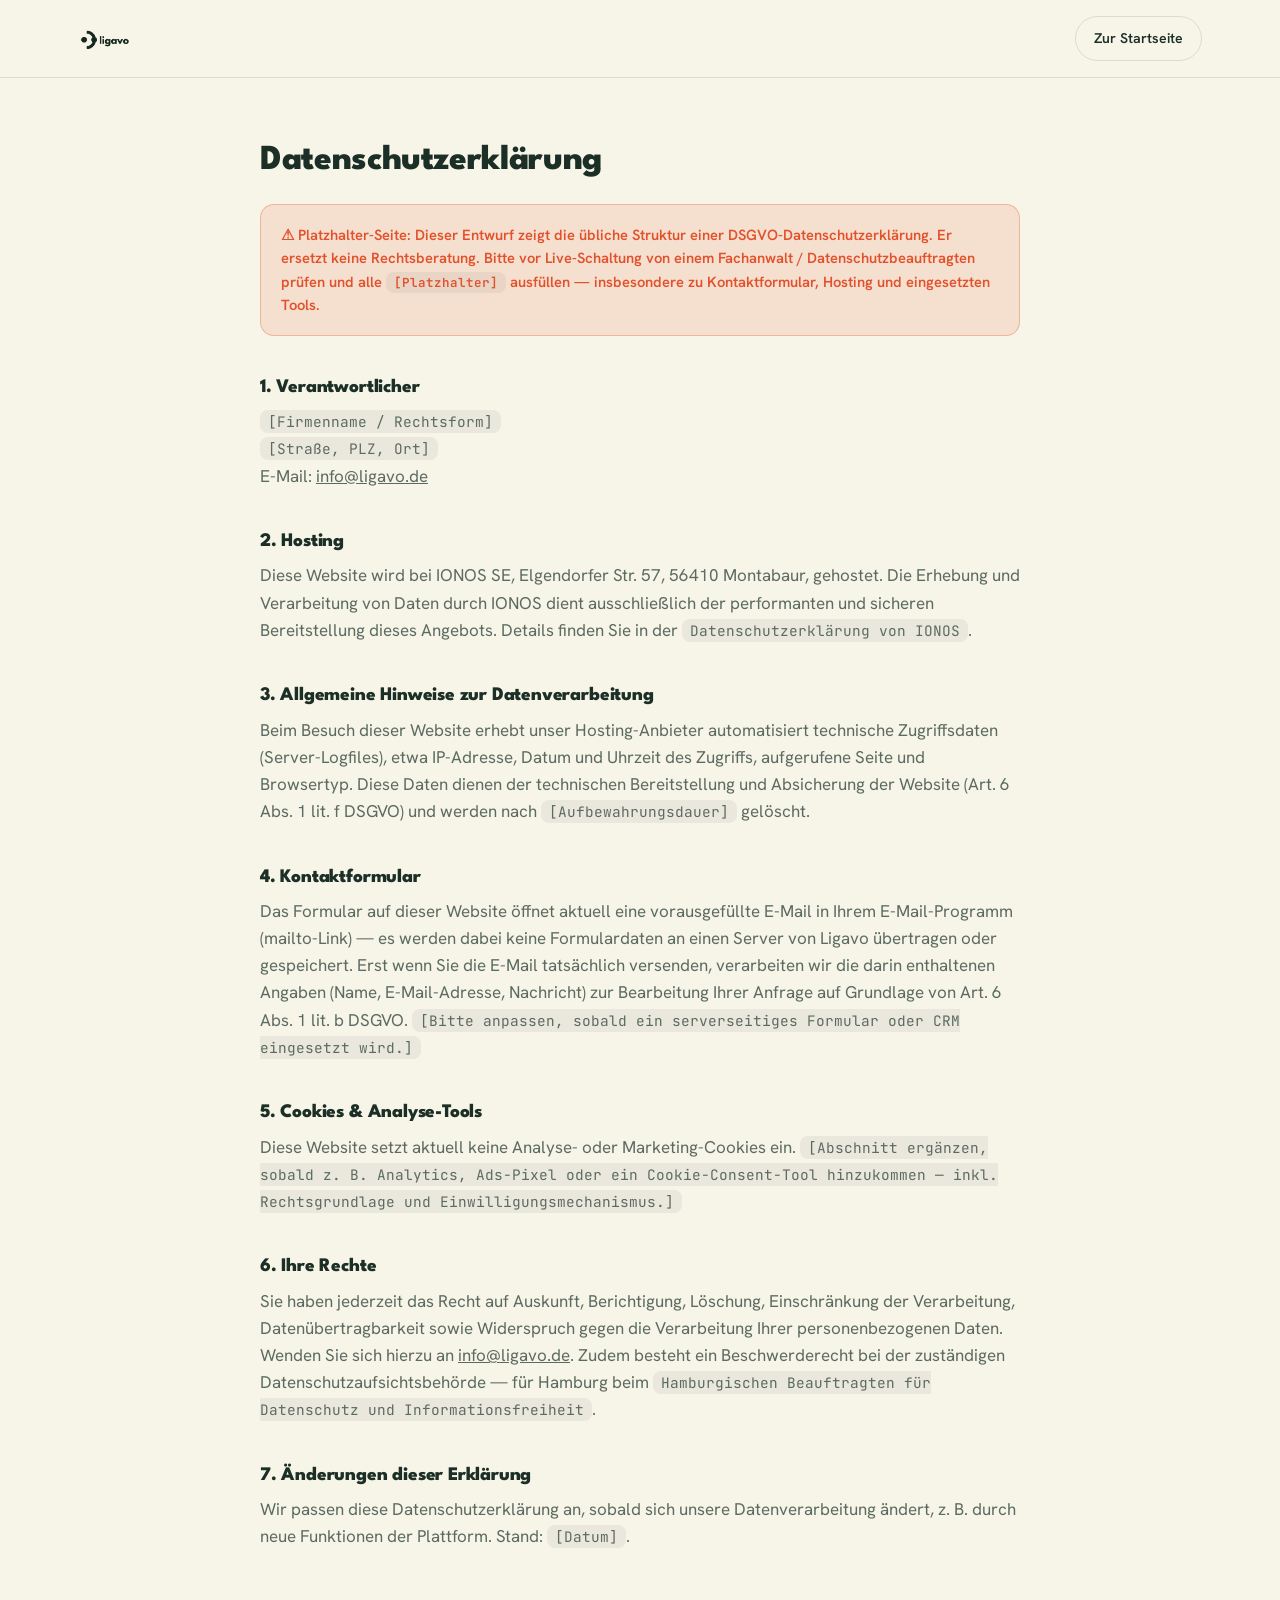
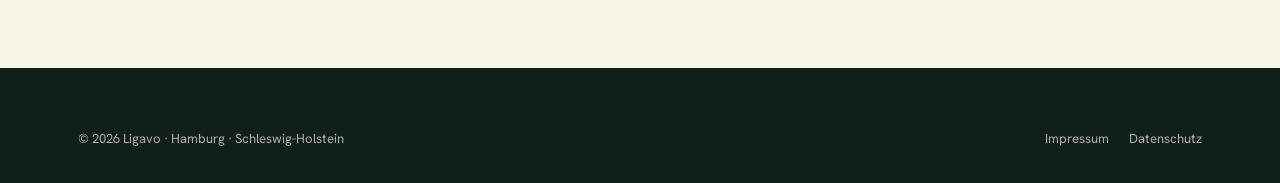
==== datenschutz.html @ ad340d63 "Ligavo website: landing page, legal pages, brand assets" ====
<!doctype html>
<html lang="de">
<head>
<meta charset="UTF-8">
<meta name="viewport" content="width=device-width, initial-scale=1">
<title>Datenschutzerklärung — Ligavo</title>
<link rel="icon" type="image/png" sizes="32x32" href="assets/favicon-32.png">
<link href="https://fonts.googleapis.com/css2?family=League+Spartan:wght@500;700;800;900&family=Hanken+Grotesk:wght@400;500;600;700&family=JetBrains+Mono:wght@500;600&display=swap" rel="stylesheet">
<link rel="stylesheet" href="styles.css">
<style>
  .legal{padding:64px 0 100px;max-width:760px;}
  .legal h1{font-size:2.2rem;margin-bottom:8px;}
  .legal h2{font-size:1.2rem;margin-top:2.2em;}
  .legal h3{font-size:1.02rem;margin-top:1.6em;}
  .legal p, .legal li{color:var(--ink-muted);}
  .legal .todo{
    background:var(--terracotta-soft);border:1px solid rgba(226,81,43,.3);color:var(--terracotta);
    border-radius:var(--radius-md);padding:18px 20px;font-size:.92rem;margin:24px 0 40px;font-weight:600;
  }
  .legal .placeholder{background:rgba(28,47,39,.06);border-radius:8px;padding:2px 8px;font-family:var(--font-mono);font-size:.85em;}
</style>
</head>
<body>
<header class="nav">
  <div class="nav-inner">
    <a href="index.html#top" class="brand">
      <img src="assets/logo-lockup-dark.png" alt="Ligavo" style="height:22px;">
    </a>
    <a href="index.html" class="btn btn-outline btn-sm">Zur Startseite</a>
  </div>
</header>

<div class="container legal">
  <h1>Datenschutzerklärung</h1>
  <div class="todo">
    ⚠ Platzhalter-Seite: Dieser Entwurf zeigt die übliche Struktur einer DSGVO-Datenschutzerklärung. Er ersetzt keine Rechtsberatung. Bitte vor Live-Schaltung von einem Fachanwalt / Datenschutzbeauftragten prüfen und alle <span class="placeholder">[Platzhalter]</span> ausfüllen — insbesondere zu Kontaktformular, Hosting und eingesetzten Tools.
  </div>

  <h2>1. Verantwortlicher</h2>
  <p>
    <span class="placeholder">[Firmenname / Rechtsform]</span><br>
    <span class="placeholder">[Straße, PLZ, Ort]</span><br>
    E-Mail: <a href="mailto:info@ligavo.de">info@ligavo.de</a>
  </p>

  <h2>2. Hosting</h2>
  <p>Diese Website wird bei IONOS SE, Elgendorfer Str. 57, 56410 Montabaur, gehostet. Die Erhebung und Verarbeitung von Daten durch IONOS dient ausschließlich der performanten und sicheren Bereitstellung dieses Angebots. Details finden Sie in der <span class="placeholder">Datenschutzerklärung von IONOS</span>.</p>

  <h2>3. Allgemeine Hinweise zur Datenverarbeitung</h2>
  <p>Beim Besuch dieser Website erhebt unser Hosting-Anbieter automatisiert technische Zugriffsdaten (Server-Logfiles), etwa IP-Adresse, Datum und Uhrzeit des Zugriffs, aufgerufene Seite und Browsertyp. Diese Daten dienen der technischen Bereitstellung und Absicherung der Website (Art. 6 Abs. 1 lit. f DSGVO) und werden nach <span class="placeholder">[Aufbewahrungsdauer]</span> gelöscht.</p>

  <h2>4. Kontaktformular</h2>
  <p>Das Formular auf dieser Website öffnet aktuell eine vorausgefüllte E-Mail in Ihrem E-Mail-Programm (mailto-Link) — es werden dabei keine Formulardaten an einen Server von Ligavo übertragen oder gespeichert. Erst wenn Sie die E-Mail tatsächlich versenden, verarbeiten wir die darin enthaltenen Angaben (Name, E-Mail-Adresse, Nachricht) zur Bearbeitung Ihrer Anfrage auf Grundlage von Art. 6 Abs. 1 lit. b DSGVO. <span class="placeholder">[Bitte anpassen, sobald ein serverseitiges Formular oder CRM eingesetzt wird.]</span></p>

  <h2>5. Cookies &amp; Analyse-Tools</h2>
  <p>Diese Website setzt aktuell keine Analyse- oder Marketing-Cookies ein. <span class="placeholder">[Abschnitt ergänzen, sobald z. B. Analytics, Ads-Pixel oder ein Cookie-Consent-Tool hinzukommen — inkl. Rechtsgrundlage und Einwilligungsmechanismus.]</span></p>

  <h2>6. Ihre Rechte</h2>
  <p>Sie haben jederzeit das Recht auf Auskunft, Berichtigung, Löschung, Einschränkung der Verarbeitung, Datenübertragbarkeit sowie Widerspruch gegen die Verarbeitung Ihrer personenbezogenen Daten. Wenden Sie sich hierzu an <a href="mailto:info@ligavo.de">info@ligavo.de</a>. Zudem besteht ein Beschwerderecht bei der zuständigen Datenschutzaufsichtsbehörde — für Hamburg beim <span class="placeholder">Hamburgischen Beauftragten für Datenschutz und Informationsfreiheit</span>.</p>

  <h2>7. Änderungen dieser Erklärung</h2>
  <p>Wir passen diese Datenschutzerklärung an, sobald sich unsere Datenverarbeitung ändert, z. B. durch neue Funktionen der Plattform. Stand: <span class="placeholder">[Datum]</span>.</p>
</div>

<footer style="padding:34px 0;">
  <div class="container footer-bottom">
    <span>© 2026 Ligavo · Hamburg · Schleswig-Holstein</span>
    <div class="legal-links">
      <a href="impressum.html">Impressum</a>
      <a href="datenschutz.html">Datenschutz</a>
    </div>
  </div>
</footer>
</body>
</html>
---- styles.css ----
/* ==========================================================================
   Ligavo — Design Tokens
   ========================================================================== */
:root{
  --green-950:#111f19;
  --green-900:#1c2f27;
  --green-850:#233a30;
  --green-800:#2b473b;
  --cream:#f7f4e8;
  --cream-2:#f1ecdc;
  --cream-card:#ffffff;
  --yellow:#ffe578;
  --yellow-dark:#f0cf55;
  --terracotta:#e2512b;
  --terracotta-soft:rgba(226,81,43,.12);
  --terracotta-soft-dark:rgba(226,81,43,.16);
  --ink:#1c2f27;
  --ink-muted:#5c6b62;
  --cream-muted:rgba(247,244,232,.68);
  --cream-faint:rgba(247,244,232,.4);
  --border:rgba(28,47,39,.12);
  --border-dark:rgba(247,244,232,.14);
  --radius-xl:28px;
  --radius-lg:20px;
  --radius-md:14px;
  --radius-sm:10px;
  --shadow-lg:0 24px 48px -16px rgba(17,31,25,.28);
  --shadow-md:0 12px 28px -12px rgba(17,31,25,.22);
  --font-display:'League Spartan', sans-serif;
  --font-body:'Hanken Grotesk', sans-serif;
  --font-mono:'JetBrains Mono', monospace;
  --container:1180px;
}

*,*::before,*::after{box-sizing:border-box;}
html{scroll-behavior:smooth;}
body{
  margin:0;
  background:var(--cream);
  color:var(--ink);
  font-family:var(--font-body);
  font-size:17px;
  line-height:1.6;
  -webkit-font-smoothing:antialiased;
}
img{max-width:100%;display:block;}
a{color:inherit;}
h1,h2,h3,h4{
  font-family:var(--font-display);
  font-weight:800;
  line-height:1.08;
  margin:0 0 .5em;
  letter-spacing:-.01em;
}
p{margin:0 0 1em;}
.container{max-width:var(--container);margin:0 auto;padding:0 28px;}
section{padding:96px 0;}
.eyebrow{
  font-family:var(--font-mono);
  font-size:12.5px;
  letter-spacing:.14em;
  text-transform:uppercase;
  color:var(--terracotta);
  font-weight:600;
  display:inline-block;
  margin-bottom:14px;
}
.section-head{max-width:680px;margin-bottom:56px;}
.section-head h2{font-size:clamp(1.9rem,3.4vw,2.6rem);}
.section-head p{color:var(--ink-muted);font-size:1.06rem;margin:0;}
.section-head.center{margin-left:auto;margin-right:auto;text-align:center;}

/* Buttons */
.btn{
  display:inline-flex;align-items:center;justify-content:center;gap:8px;
  font-family:var(--font-body);font-weight:600;font-size:.98rem;
  padding:14px 26px;border-radius:999px;border:1px solid transparent;
  cursor:pointer;text-decoration:none;transition:transform .15s ease, box-shadow .15s ease, background .15s ease, border-color .15s ease;
  white-space:nowrap;
}
.btn:active{transform:translateY(1px);}
.btn-primary{background:var(--yellow);color:var(--green-900);}
.btn-primary:hover{background:var(--yellow-dark);box-shadow:var(--shadow-md);}
.btn-dark{background:var(--green-900);color:var(--cream);}
.btn-dark:hover{background:var(--green-850);box-shadow:var(--shadow-md);}
.btn-outline{background:transparent;color:var(--ink);border-color:var(--border);}
.btn-outline:hover{border-color:var(--ink);}
.btn-outline-light{background:transparent;color:var(--cream);border-color:var(--border-dark);}
.btn-outline-light:hover{border-color:var(--cream);}
.btn-ghost{background:transparent;color:var(--ink);padding:14px 6px;}
.btn-ghost svg{transition:transform .15s ease;}
.btn-ghost:hover svg{transform:translateX(3px);}
.btn-sm{padding:10px 18px;font-size:.88rem;}

/* Badge / pill */
.badge{
  display:inline-flex;align-items:center;gap:8px;
  font-family:var(--font-mono);font-size:12px;letter-spacing:.09em;text-transform:uppercase;
  padding:8px 16px 8px 12px;border-radius:999px;font-weight:600;
}
.badge-dark{background:var(--terracotta-soft-dark);color:var(--cream);border:1px solid rgba(226,81,43,.35);}
.badge-light{background:var(--terracotta-soft);color:var(--terracotta);border:1px solid rgba(226,81,43,.22);}
.badge-dot{width:7px;height:7px;border-radius:50%;background:var(--terracotta);flex:none;}

/* ==========================================================================
   Nav
   ========================================================================== */
header.nav{
  position:sticky;top:0;z-index:100;
  background:var(--cream);
  border-bottom:1px solid var(--border);
}
.nav-inner{
  max-width:var(--container);margin:0 auto;padding:16px 28px;
  display:flex;align-items:center;justify-content:space-between;gap:24px;
}
.brand{display:flex;align-items:center;gap:10px;text-decoration:none;}
.brand img{height:26px;width:auto;}
.nav-links{display:flex;align-items:center;gap:32px;list-style:none;margin:0;padding:0;}
.nav-links a{
  text-decoration:none;color:var(--ink);font-weight:500;font-size:.96rem;
  opacity:.82;transition:opacity .15s;
}
.nav-links a:hover{opacity:1;}
.nav-actions{display:flex;align-items:center;gap:14px;}
.nav-toggle{display:none;background:none;border:none;cursor:pointer;padding:6px;}
.nav-toggle span{display:block;width:22px;height:2px;background:var(--ink);margin:5px 0;border-radius:2px;}

/* ==========================================================================
   Hero
   ========================================================================== */
.hero{
  background:var(--green-900);
  color:var(--cream);
  position:relative;
  overflow:hidden;
  padding:88px 0 0;
}
.hero::before{
  content:"";position:absolute;top:0;right:0;bottom:0;left:0;
  background-image:
    radial-gradient(circle at 85% 10%, rgba(255,229,120,.10), transparent 45%),
    radial-gradient(circle at 10% 90%, rgba(226,81,43,.14), transparent 40%);
  pointer-events:none;
}
.hero-grid{
  position:relative;
  display:grid;grid-template-columns:1.05fr .95fr;gap:56px;align-items:center;
  padding-bottom:70px;
}
.hero-copy h1{font-size:clamp(2.5rem,5vw,3.6rem);color:var(--cream);}
.hero-copy h1 em{color:var(--yellow);font-style:normal;}
.hero-copy p.lead{color:var(--cream-muted);font-size:1.15rem;max-width:520px;margin-bottom:34px;}
.hero-badge{margin-bottom:26px;}
.hero-ctas{display:flex;align-items:center;gap:8px;flex-wrap:wrap;margin-bottom:38px;}
.hero-stats{display:flex;gap:34px;flex-wrap:wrap;padding-top:26px;border-top:1px solid var(--border-dark);}
.hero-stat b{display:block;font-family:var(--font-display);font-size:1.5rem;color:var(--yellow);}
.hero-stat span{font-size:.85rem;color:var(--cream-muted);}

/* hero visual card */
.hero-visual{position:relative;height:440px;}
.hv-main{
  position:absolute;left:50%;top:50%;transform:translate(-50%,-50%);
  width:340px;background:var(--green-850);border:1px solid var(--border-dark);
  border-radius:var(--radius-lg);padding:22px;box-shadow:var(--shadow-lg);
  z-index:3;
}
.hv-main .hv-eyebrow{font-family:var(--font-mono);font-size:11px;letter-spacing:.1em;text-transform:uppercase;color:var(--yellow);margin-bottom:6px;}
.hv-main h4{color:var(--cream);font-size:1.15rem;margin-bottom:16px;font-weight:700;}
.hv-row{
  display:flex;align-items:center;justify-content:space-between;
  background:rgba(247,244,232,.06);border:1px solid var(--border-dark);
  border-radius:var(--radius-sm);padding:12px 14px;margin-bottom:10px;
  font-size:.92rem;color:var(--cream);
}
.hv-row b{color:var(--yellow);font-weight:700;}
.hv-cta{
  width:100%;margin-top:6px;background:var(--yellow);color:var(--green-900);
  border:none;border-radius:var(--radius-sm);padding:13px;font-weight:700;font-size:.95rem;
  font-family:var(--font-body);cursor:default;
}
.hv-float{
  position:absolute;background:var(--cream-card);color:var(--ink);
  border-radius:var(--radius-md);padding:12px 16px;box-shadow:var(--shadow-md);
  display:flex;align-items:center;gap:10px;font-size:.85rem;z-index:4;
  animation:float 6s ease-in-out infinite;
}
.hv-float b{display:block;font-size:.92rem;}
.hv-float .hv-float-label{font-family:var(--font-mono);font-size:10px;letter-spacing:.08em;text-transform:uppercase;color:var(--ink-muted);}
.hv-float-1{top:14px;left:-10px;animation-delay:.2s;}
.hv-float-2{bottom:26px;right:-18px;animation-delay:1.4s;}
.hv-icon{
  width:34px;height:34px;border-radius:10px;background:var(--terracotta-soft);
  display:flex;align-items:center;justify-content:center;flex:none;color:var(--terracotta);
}
@keyframes float{0%,100%{transform:translateY(0);}50%{transform:translateY(-10px);}}

.hero-marquee{
  border-top:1px solid var(--border-dark);
  background:var(--green-950);
  padding:18px 0;
  position:relative;
}
.hero-marquee .container{
  display:flex;gap:40px;flex-wrap:wrap;justify-content:center;
  font-family:var(--font-mono);font-size:12.5px;letter-spacing:.08em;text-transform:uppercase;
  color:var(--cream-faint);
}
.hero-marquee span{color:var(--yellow);}

/* ==========================================================================
   Problem cards
   ========================================================================== */
.problem-grid{display:grid;grid-template-columns:repeat(3,1fr);gap:24px;margin-bottom:36px;}
.problem-card{
  background:var(--cream-card);border:1px solid var(--border);border-radius:var(--radius-lg);
  padding:30px 26px;
}
.problem-num{font-family:var(--font-mono);color:var(--terracotta);font-size:.85rem;margin-bottom:14px;display:block;}
.problem-card h3{font-size:1.2rem;margin-bottom:10px;}
.problem-card p{color:var(--ink-muted);font-size:.98rem;margin:0;}
.problem-note{
  background:var(--green-900);color:var(--cream);border-radius:var(--radius-lg);
  padding:26px 30px;font-size:1.02rem;display:flex;gap:16px;align-items:center;
}
.problem-note b{color:var(--yellow);}

/* ==========================================================================
   How it works — tabs
   ========================================================================== */
.tabs-head{display:flex;gap:10px;margin-bottom:44px;flex-wrap:wrap;}
.tab-btn{
  font-family:var(--font-body);font-weight:600;font-size:.95rem;
  padding:12px 22px;border-radius:999px;border:1px solid var(--border);
  background:transparent;color:var(--ink-muted);cursor:pointer;transition:all .15s;
}
.tab-btn.active{background:var(--green-900);color:var(--cream);border-color:var(--green-900);}
.tab-panel{display:none;}
.tab-panel.active{display:block;}
.steps{display:grid;grid-template-columns:repeat(4,1fr);gap:20px;}
.steps.steps-3{grid-template-columns:repeat(3,1fr);}
.step-card{
  background:var(--cream-card);border:1px solid var(--border);border-radius:var(--radius-lg);
  padding:26px 22px;position:relative;
}
.step-index{
  font-family:var(--font-display);font-size:2.1rem;font-weight:800;color:var(--yellow);
  -webkit-text-stroke:1.4px var(--green-900);
  display:block;margin-bottom:12px;
}
.step-card h4{font-size:1.05rem;margin-bottom:8px;}
.step-card p{color:var(--ink-muted);font-size:.94rem;margin:0;}

/* ==========================================================================
   Feature grid
   ========================================================================== */
.feature-grid{display:grid;grid-template-columns:repeat(4,1fr);gap:20px;}
.feature-card{
  background:var(--green-900);color:var(--cream);border-radius:var(--radius-lg);
  padding:26px 22px;border:1px solid var(--border-dark);
}
.feature-icon{
  width:44px;height:44px;border-radius:12px;background:rgba(255,229,120,.12);
  display:flex;align-items:center;justify-content:center;color:var(--yellow);margin-bottom:18px;
}
.feature-card h4{font-size:1.02rem;margin-bottom:8px;color:var(--cream);}
.feature-card p{color:var(--cream-muted);font-size:.92rem;margin:0;}

/* ==========================================================================
   Pricing
   ========================================================================== */
.pricing-wrap{
  display:grid;grid-template-columns:1fr 1fr;gap:44px;align-items:center;
}
.pricing-table{
  background:var(--cream-card);border:1px solid var(--border);border-radius:var(--radius-lg);
  overflow:hidden;
}
.pricing-row{
  display:grid;grid-template-columns:180px 1fr;gap:18px;padding:22px 26px;
  border-bottom:1px solid var(--border);
}
.pricing-row:last-child{border-bottom:none;}
.pricing-row .label{font-family:var(--font-mono);font-size:.78rem;letter-spacing:.06em;text-transform:uppercase;color:var(--ink-muted);}
.pricing-row .value{font-weight:600;}
.pricing-row .value b{color:var(--terracotta);}
.pricing-example{
  background:var(--green-900);color:var(--cream);border-radius:var(--radius-lg);
  padding:34px;
}
.pricing-example .eyebrow{color:var(--yellow);}
.pricing-example h3{color:var(--cream);font-size:1.5rem;margin-bottom:14px;}
.pricing-example p{color:var(--cream-muted);margin-bottom:22px;}
.pricing-big{
  display:flex;align-items:baseline;gap:10px;margin-bottom:6px;
}
.pricing-big b{font-family:var(--font-display);font-size:3rem;color:var(--yellow);}
.pricing-big span{color:var(--cream-muted);font-size:.95rem;}

/* ==========================================================================
   CTA / signup
   ========================================================================== */
.cta-section{
  background:var(--green-900);color:var(--cream);position:relative;overflow:hidden;
}
.cta-section::after{
  content:"";position:absolute;top:0;right:0;bottom:0;left:0;
  background:radial-gradient(circle at 90% 20%, rgba(255,229,120,.10), transparent 45%);
  pointer-events:none;
}
.cta-wrap{
  position:relative;display:grid;grid-template-columns:1fr 1fr;gap:60px;align-items:start;
}
.cta-copy .eyebrow{color:var(--yellow);}
.cta-copy h2{color:var(--cream);font-size:clamp(1.9rem,3.4vw,2.5rem);}
.cta-copy p{color:var(--cream-muted);font-size:1.05rem;max-width:460px;}
.cta-copy .contact-line{
  margin-top:28px;padding-top:24px;border-top:1px solid var(--border-dark);
  font-size:.92rem;color:var(--cream-muted);
}
.cta-copy .contact-line a{color:var(--yellow);text-decoration:none;font-weight:600;}
.cta-copy .contact-line a:hover{text-decoration:underline;}

.signup-form{
  background:var(--cream);color:var(--ink);border-radius:var(--radius-lg);
  padding:34px;box-shadow:var(--shadow-lg);
}
.signup-form .field{margin-bottom:16px;}
.signup-form label{display:block;font-size:.82rem;font-weight:600;margin-bottom:6px;color:var(--ink-muted);}
.signup-form input[type=text],
.signup-form input[type=email],
.signup-form textarea{
  width:100%;padding:12px 14px;border-radius:var(--radius-sm);border:1px solid var(--border);
  font-family:var(--font-body);font-size:.96rem;background:#fff;color:var(--ink);
}
.signup-form input:focus,.signup-form textarea:focus{outline:2px solid var(--yellow-dark);outline-offset:1px;}
.role-toggle{display:flex;gap:10px;}
.role-toggle input{display:none;}
.role-toggle label{
  flex:1;text-align:center;padding:12px 10px;border-radius:var(--radius-sm);
  border:1px solid var(--border);cursor:pointer;font-weight:600;font-size:.9rem;color:var(--ink-muted);
  margin:0;transition:all .15s;
}
.role-toggle input:checked + label{background:var(--green-900);color:var(--cream);border-color:var(--green-900);}
.signup-form .btn{width:100%;margin-top:6px;}
.form-note{font-size:.78rem;color:var(--ink-muted);margin-top:14px;text-align:center;}
.form-success{
  display:none;background:var(--terracotta-soft);color:var(--terracotta);
  border-radius:var(--radius-sm);padding:12px 14px;font-size:.88rem;margin-bottom:14px;font-weight:600;
}

/* ==========================================================================
   Footer
   ========================================================================== */
footer{background:var(--green-950);color:var(--cream-muted);padding:72px 0 30px;}
.footer-top{
  display:grid;grid-template-columns:1.4fr 1fr 1fr 1fr;gap:40px;
  padding-bottom:52px;border-bottom:1px solid var(--border-dark);
}
.footer-brand img{height:24px;margin-bottom:14px;}
.footer-brand p{max-width:280px;font-size:.92rem;}
.footer-col h5{
  font-family:var(--font-mono);font-size:.75rem;letter-spacing:.1em;text-transform:uppercase;
  color:var(--cream);margin-bottom:16px;font-weight:600;
}
.footer-col ul{list-style:none;margin:0;padding:0;display:flex;flex-direction:column;gap:11px;}
.footer-col a{text-decoration:none;font-size:.92rem;color:var(--cream-muted);transition:color .15s;}
.footer-col a:hover{color:var(--yellow);}
.footer-bottom{
  padding-top:26px;display:flex;justify-content:space-between;align-items:center;
  font-size:.82rem;flex-wrap:wrap;gap:12px;
}
.footer-bottom .legal-links{display:flex;gap:20px;}
.footer-bottom a{text-decoration:none;color:var(--cream-muted);}
.footer-bottom a:hover{color:var(--yellow);}

/* ==========================================================================
   Utility / reveal animation
   ========================================================================== */
.reveal{opacity:0;transform:translateY(18px);transition:opacity .6s ease, transform .6s ease;}
.reveal.in{opacity:1;transform:translateY(0);}

/* ==========================================================================
   Responsive
   ========================================================================== */
@media (max-width:980px){
  .hero-grid{grid-template-columns:1fr;}
  .hero-visual{height:380px;margin-top:20px;}
  .problem-grid{grid-template-columns:1fr;}
  .steps{grid-template-columns:repeat(2,1fr);}
  .feature-grid{grid-template-columns:repeat(2,1fr);}
  .pricing-wrap{grid-template-columns:1fr;}
  .cta-wrap{grid-template-columns:1fr;}
  .footer-top{grid-template-columns:1fr 1fr;}
}
@media (max-width:720px){
  section{padding:64px 0;}
  .nav-links{
    position:fixed;top:64px;right:0;bottom:0;left:0;background:var(--cream);
    flex-direction:column;padding:32px 28px;gap:22px;align-items:flex-start;
    transform:translateX(100%);transition:transform .25s ease;
  }
  .nav-links.open{transform:translateX(0);}
  .nav-toggle{display:block;}
  .nav-actions .btn-outline{display:none;}
  .steps,.steps-3{grid-template-columns:1fr;}
  .feature-grid{grid-template-columns:1fr;}
  .footer-top{grid-template-columns:1fr;}
  .hero-ctas{flex-direction:column;align-items:stretch;}
  .hero-ctas .btn{width:100%;}
  .hero-stats{gap:22px;}
}
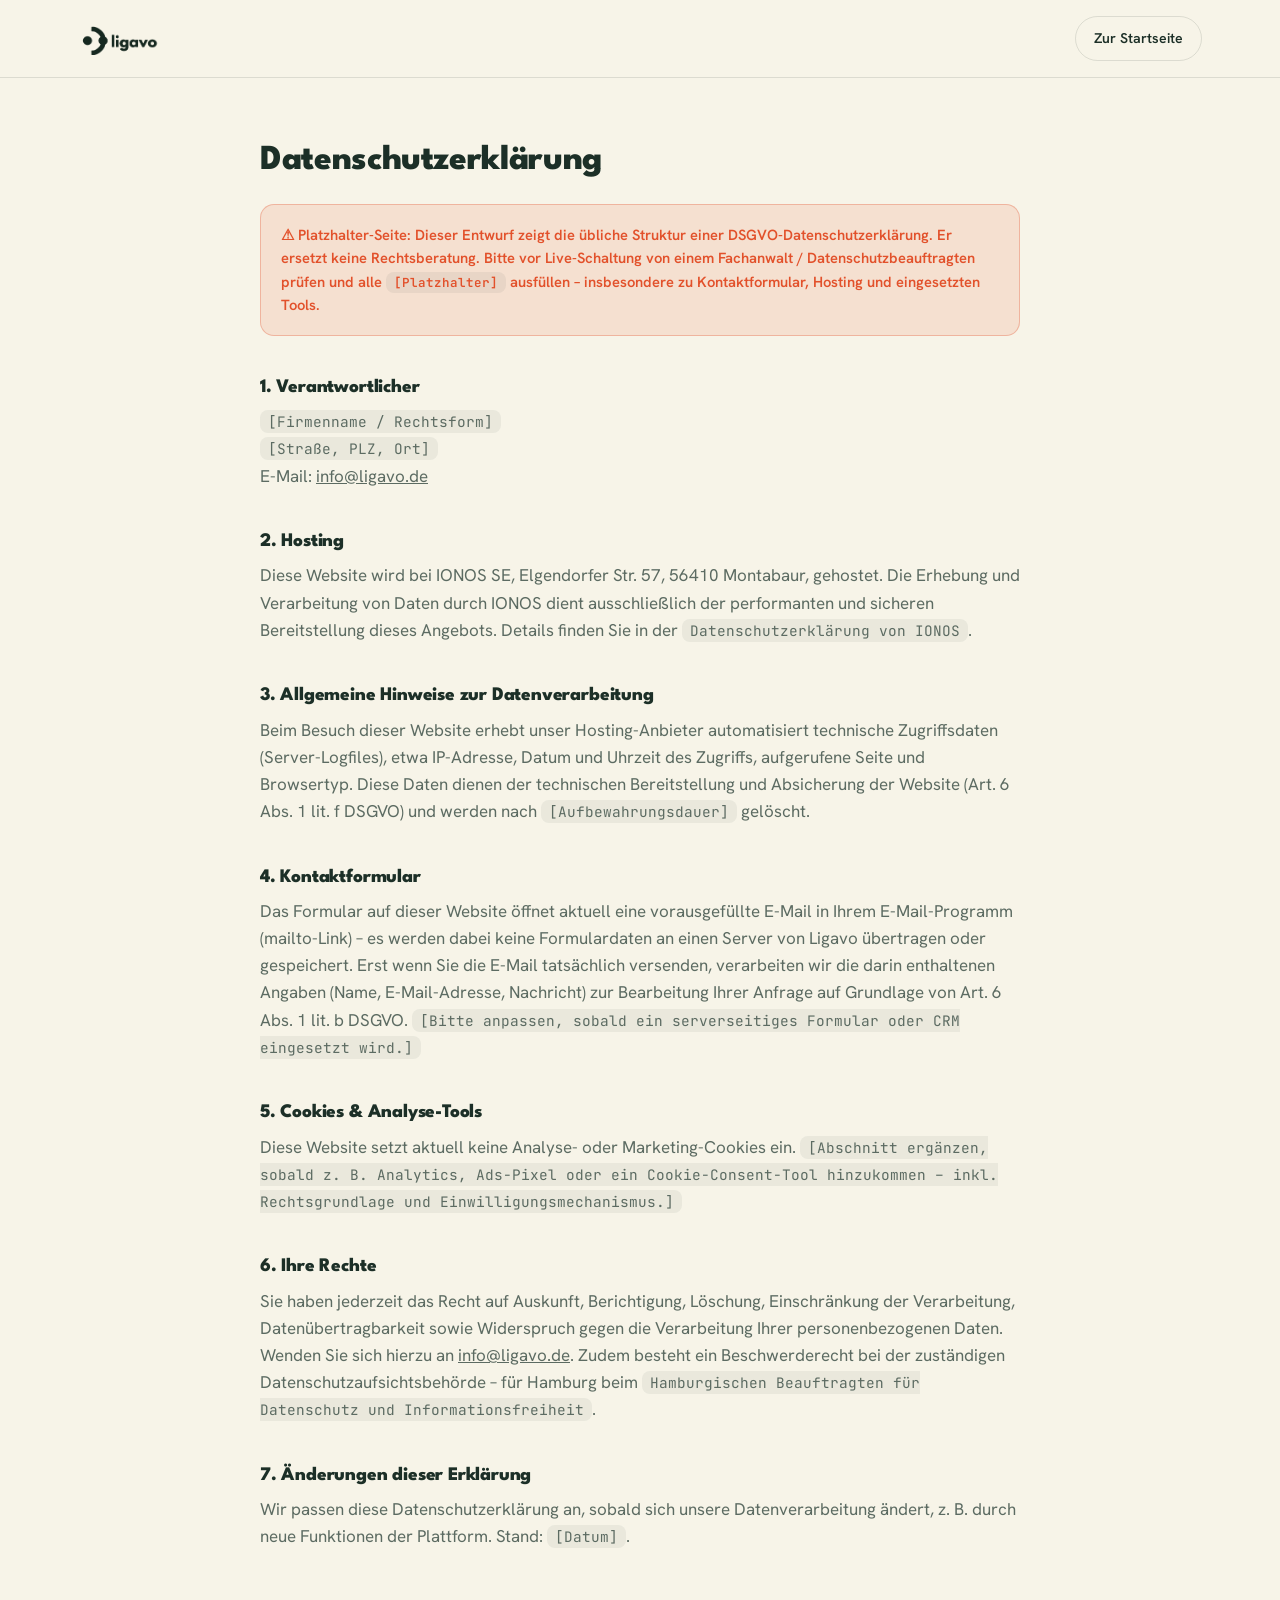
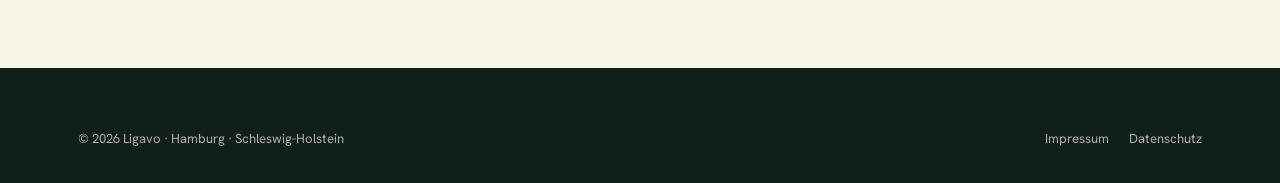
==== commit c1e527f9: "Bigger header logo, fix favicon crop, remove placeholder note, standardize dashes to en-dash" ====
--- a/datenschutz.html
+++ b/datenschutz.html
@@ -3,7 +3,7 @@
 <head>
 <meta charset="UTF-8">
 <meta name="viewport" content="width=device-width, initial-scale=1">
-<title>Datenschutzerklärung — Ligavo</title>
+<title>Datenschutzerklärung – Ligavo</title>
 <link rel="icon" type="image/png" sizes="32x32" href="assets/favicon-32.png">
 <link href="https://fonts.googleapis.com/css2?family=League+Spartan:wght@500;700;800;900&family=Hanken+Grotesk:wght@400;500;600;700&family=JetBrains+Mono:wght@500;600&display=swap" rel="stylesheet">
 <link rel="stylesheet" href="styles.css">
@@ -24,7 +24,7 @@
 <header class="nav">
   <div class="nav-inner">
     <a href="index.html#top" class="brand">
-      <img src="assets/logo-lockup-dark.png" alt="Ligavo" style="height:22px;">
+      <img src="assets/logo-lockup-dark.png" alt="Ligavo" style="height:34px;">
     </a>
     <a href="index.html" class="btn btn-outline btn-sm">Zur Startseite</a>
   </div>
@@ -33,7 +33,7 @@
 <div class="container legal">
   <h1>Datenschutzerklärung</h1>
   <div class="todo">
-    ⚠ Platzhalter-Seite: Dieser Entwurf zeigt die übliche Struktur einer DSGVO-Datenschutzerklärung. Er ersetzt keine Rechtsberatung. Bitte vor Live-Schaltung von einem Fachanwalt / Datenschutzbeauftragten prüfen und alle <span class="placeholder">[Platzhalter]</span> ausfüllen — insbesondere zu Kontaktformular, Hosting und eingesetzten Tools.
+    ⚠ Platzhalter-Seite: Dieser Entwurf zeigt die übliche Struktur einer DSGVO-Datenschutzerklärung. Er ersetzt keine Rechtsberatung. Bitte vor Live-Schaltung von einem Fachanwalt / Datenschutzbeauftragten prüfen und alle <span class="placeholder">[Platzhalter]</span> ausfüllen – insbesondere zu Kontaktformular, Hosting und eingesetzten Tools.
   </div>
 
   <h2>1. Verantwortlicher</h2>
@@ -50,13 +50,13 @@
   <p>Beim Besuch dieser Website erhebt unser Hosting-Anbieter automatisiert technische Zugriffsdaten (Server-Logfiles), etwa IP-Adresse, Datum und Uhrzeit des Zugriffs, aufgerufene Seite und Browsertyp. Diese Daten dienen der technischen Bereitstellung und Absicherung der Website (Art. 6 Abs. 1 lit. f DSGVO) und werden nach <span class="placeholder">[Aufbewahrungsdauer]</span> gelöscht.</p>
 
   <h2>4. Kontaktformular</h2>
-  <p>Das Formular auf dieser Website öffnet aktuell eine vorausgefüllte E-Mail in Ihrem E-Mail-Programm (mailto-Link) — es werden dabei keine Formulardaten an einen Server von Ligavo übertragen oder gespeichert. Erst wenn Sie die E-Mail tatsächlich versenden, verarbeiten wir die darin enthaltenen Angaben (Name, E-Mail-Adresse, Nachricht) zur Bearbeitung Ihrer Anfrage auf Grundlage von Art. 6 Abs. 1 lit. b DSGVO. <span class="placeholder">[Bitte anpassen, sobald ein serverseitiges Formular oder CRM eingesetzt wird.]</span></p>
+  <p>Das Formular auf dieser Website öffnet aktuell eine vorausgefüllte E-Mail in Ihrem E-Mail-Programm (mailto-Link) – es werden dabei keine Formulardaten an einen Server von Ligavo übertragen oder gespeichert. Erst wenn Sie die E-Mail tatsächlich versenden, verarbeiten wir die darin enthaltenen Angaben (Name, E-Mail-Adresse, Nachricht) zur Bearbeitung Ihrer Anfrage auf Grundlage von Art. 6 Abs. 1 lit. b DSGVO. <span class="placeholder">[Bitte anpassen, sobald ein serverseitiges Formular oder CRM eingesetzt wird.]</span></p>
 
   <h2>5. Cookies &amp; Analyse-Tools</h2>
-  <p>Diese Website setzt aktuell keine Analyse- oder Marketing-Cookies ein. <span class="placeholder">[Abschnitt ergänzen, sobald z. B. Analytics, Ads-Pixel oder ein Cookie-Consent-Tool hinzukommen — inkl. Rechtsgrundlage und Einwilligungsmechanismus.]</span></p>
+  <p>Diese Website setzt aktuell keine Analyse- oder Marketing-Cookies ein. <span class="placeholder">[Abschnitt ergänzen, sobald z. B. Analytics, Ads-Pixel oder ein Cookie-Consent-Tool hinzukommen – inkl. Rechtsgrundlage und Einwilligungsmechanismus.]</span></p>
 
   <h2>6. Ihre Rechte</h2>
-  <p>Sie haben jederzeit das Recht auf Auskunft, Berichtigung, Löschung, Einschränkung der Verarbeitung, Datenübertragbarkeit sowie Widerspruch gegen die Verarbeitung Ihrer personenbezogenen Daten. Wenden Sie sich hierzu an <a href="mailto:info@ligavo.de">info@ligavo.de</a>. Zudem besteht ein Beschwerderecht bei der zuständigen Datenschutzaufsichtsbehörde — für Hamburg beim <span class="placeholder">Hamburgischen Beauftragten für Datenschutz und Informationsfreiheit</span>.</p>
+  <p>Sie haben jederzeit das Recht auf Auskunft, Berichtigung, Löschung, Einschränkung der Verarbeitung, Datenübertragbarkeit sowie Widerspruch gegen die Verarbeitung Ihrer personenbezogenen Daten. Wenden Sie sich hierzu an <a href="mailto:info@ligavo.de">info@ligavo.de</a>. Zudem besteht ein Beschwerderecht bei der zuständigen Datenschutzaufsichtsbehörde – für Hamburg beim <span class="placeholder">Hamburgischen Beauftragten für Datenschutz und Informationsfreiheit</span>.</p>
 
   <h2>7. Änderungen dieser Erklärung</h2>
   <p>Wir passen diese Datenschutzerklärung an, sobald sich unsere Datenverarbeitung ändert, z. B. durch neue Funktionen der Plattform. Stand: <span class="placeholder">[Datum]</span>.</p>
--- a/styles.css
+++ b/styles.css
@@ -36,6 +36,7 @@
 html{scroll-behavior:smooth;}
 body{
   margin:0;
+  overflow-anchor:none;
   background:var(--cream);
   color:var(--ink);
   font-family:var(--font-body);
@@ -109,13 +110,17 @@
   position:sticky;top:0;z-index:100;
   background:var(--cream);
   border-bottom:1px solid var(--border);
+  transition:box-shadow .2s ease, border-color .2s ease;
+}
+header.nav.is-scrolled{
+  box-shadow:0 6px 24px -12px rgba(17,31,25,.12);
 }
 .nav-inner{
   max-width:var(--container);margin:0 auto;padding:16px 28px;
   display:flex;align-items:center;justify-content:space-between;gap:24px;
 }
-.brand{display:flex;align-items:center;gap:10px;text-decoration:none;}
-.brand img{height:26px;width:auto;}
+.brand{display:flex;align-items:center;gap:10px;text-decoration:none;flex-shrink:0;}
+.brand img{height:26px;width:auto;flex-shrink:0;}
 .nav-links{display:flex;align-items:center;gap:32px;list-style:none;margin:0;padding:0;}
 .nav-links a{
   text-decoration:none;color:var(--ink);font-weight:500;font-size:.96rem;
@@ -142,6 +147,10 @@
     radial-gradient(circle at 85% 10%, rgba(255,229,120,.10), transparent 45%),
     radial-gradient(circle at 10% 90%, rgba(226,81,43,.14), transparent 40%);
   pointer-events:none;
+}
+.hero-lines{
+  position:absolute;top:0;left:0;width:100%;height:100%;
+  opacity:.5;pointer-events:none;z-index:0;
 }
 .hero-grid{
   position:relative;
@@ -215,7 +224,9 @@
 .problem-card{
   background:var(--cream-card);border:1px solid var(--border);border-radius:var(--radius-lg);
   padding:30px 26px;
-}
+  transition:transform .2s ease, box-shadow .2s ease, border-color .2s ease;
+}
+.problem-card:hover{transform:translateY(-3px);box-shadow:var(--shadow-md);border-color:transparent;}
 .problem-num{font-family:var(--font-mono);color:var(--terracotta);font-size:.85rem;margin-bottom:14px;display:block;}
 .problem-card h3{font-size:1.2rem;margin-bottom:10px;}
 .problem-card p{color:var(--ink-muted);font-size:.98rem;margin:0;}
@@ -242,7 +253,9 @@
 .step-card{
   background:var(--cream-card);border:1px solid var(--border);border-radius:var(--radius-lg);
   padding:26px 22px;position:relative;
-}
+  transition:transform .2s ease, box-shadow .2s ease, border-color .2s ease;
+}
+.step-card:hover{transform:translateY(-3px);box-shadow:var(--shadow-md);border-color:transparent;}
 .step-index{
   font-family:var(--font-display);font-size:2.1rem;font-weight:800;color:var(--yellow);
   -webkit-text-stroke:1.4px var(--green-900);
@@ -258,7 +271,9 @@
 .feature-card{
   background:var(--green-900);color:var(--cream);border-radius:var(--radius-lg);
   padding:26px 22px;border:1px solid var(--border-dark);
-}
+  transition:transform .2s ease, box-shadow .2s ease, background .2s ease;
+}
+.feature-card:hover{transform:translateY(-3px);box-shadow:var(--shadow-lg);background:var(--green-850);}
 .feature-icon{
   width:44px;height:44px;border-radius:12px;background:rgba(255,229,120,.12);
   display:flex;align-items:center;justify-content:center;color:var(--yellow);margin-bottom:18px;
@@ -279,7 +294,9 @@
 .pricing-row{
   display:grid;grid-template-columns:180px 1fr;gap:18px;padding:22px 26px;
   border-bottom:1px solid var(--border);
-}
+  transition:background .15s ease;
+}
+.pricing-row:hover{background:var(--cream-2);}
 .pricing-row:last-child{border-bottom:none;}
 .pricing-row .label{font-family:var(--font-mono);font-size:.78rem;letter-spacing:.06em;text-transform:uppercase;color:var(--ink-muted);}
 .pricing-row .value{font-weight:600;}
@@ -292,9 +309,9 @@
 .pricing-example h3{color:var(--cream);font-size:1.5rem;margin-bottom:14px;}
 .pricing-example p{color:var(--cream-muted);margin-bottom:22px;}
 .pricing-big{
-  display:flex;align-items:baseline;gap:10px;margin-bottom:6px;
-}
-.pricing-big b{font-family:var(--font-display);font-size:3rem;color:var(--yellow);}
+  display:flex;flex-direction:column;align-items:flex-start;gap:6px;margin-bottom:14px;
+}
+.pricing-big b{font-family:var(--font-display);font-size:3rem;line-height:1;color:var(--yellow);}
 .pricing-big span{color:var(--cream-muted);font-size:.95rem;}
 
 /* ==========================================================================
@@ -392,6 +409,7 @@
   .pricing-wrap{grid-template-columns:1fr;}
   .cta-wrap{grid-template-columns:1fr;}
   .footer-top{grid-template-columns:1fr 1fr;}
+  .photo-grid{grid-template-columns:repeat(2,1fr);}
 }
 @media (max-width:720px){
   section{padding:64px 0;}
@@ -409,4 +427,146 @@
   .hero-ctas{flex-direction:column;align-items:stretch;}
   .hero-ctas .btn{width:100%;}
   .hero-stats{gap:22px;}
-}
+  .photo-grid{grid-template-columns:1fr 1fr;gap:12px;}
+  .demo-section{padding:90px 0;}
+  .hero-visual{height:460px;}
+  .hv-main{width:calc(100% - 16px);}
+  .hv-float{padding:10px 12px;}
+  .hv-float-1{top:-16px;left:0;}
+  .hv-float-2{bottom:-16px;right:0;}
+}
+
+/* ==========================================================================
+   Live-Demo Chat
+   ========================================================================== */
+.demo-section{
+  background:var(--green-900);color:var(--cream);position:relative;overflow:hidden;
+  min-height:100vh;display:flex;align-items:center;padding:120px 0;
+}
+.demo-bg{
+  position:absolute;inset:0;background-size:cover;background-position:center;
+  filter:grayscale(1) brightness(.55) sepia(.25) hue-rotate(70deg) saturate(1.6);
+}
+.demo-bg::after{content:"";}
+.demo-section::before{
+  content:"";position:absolute;inset:0;
+  background:
+    linear-gradient(180deg, rgba(17,31,25,.55) 0%, rgba(17,31,25,.88) 60%, var(--green-900) 100%),
+    radial-gradient(circle at 50% 0%, rgba(17,31,25,.2), rgba(17,31,25,.75) 70%);
+}
+.demo-container{position:relative;z-index:1;}
+.demo-section .section-head p{max-width:520px;margin-left:auto;margin-right:auto;}
+.demo-chat-wrap{
+  width:100%;max-width:600px;margin:0 auto;position:relative;
+  display:flex;flex-direction:column;gap:20px;
+  background:rgba(17,31,25,.55);backdrop-filter:blur(10px);
+  border:1px solid var(--border-dark);border-radius:var(--radius-lg);
+  padding:26px 28px 30px;box-shadow:var(--shadow-lg);
+}
+.demo-chat-head{
+  display:flex;align-items:center;gap:12px;align-self:center;
+}
+.demo-chat-avatar{
+  width:36px;height:36px;border-radius:10px;background:rgba(255,229,120,.14);
+  border:1px solid var(--border-dark);
+  display:flex;align-items:center;justify-content:center;color:var(--yellow);flex:none;
+}
+.demo-chat-head b{display:block;font-size:.96rem;color:var(--cream);}
+.demo-chat-status{
+  display:flex;align-items:center;gap:6px;font-size:.78rem;color:var(--cream-muted);
+  font-family:var(--font-mono);letter-spacing:.03em;
+}
+.demo-chat-status i{width:6px;height:6px;border-radius:50%;background:#7fd68a;display:inline-block;}
+.demo-chat-body{
+  min-height:360px;max-height:60vh;overflow-y:auto;display:flex;flex-direction:column;gap:12px;
+  scroll-behavior:smooth;padding:4px 2px;overflow-anchor:none;
+}
+.demo-chat-body::-webkit-scrollbar{width:5px;}
+.demo-chat-body::-webkit-scrollbar-thumb{background:var(--border-dark);border-radius:3px;}
+
+/* ==========================================================================
+   Handwerk photo gallery
+   ========================================================================== */
+.photo-grid{display:grid;grid-template-columns:repeat(4,1fr);gap:20px;}
+.photo-card{
+  margin:0;position:relative;border-radius:var(--radius-lg);overflow:hidden;aspect-ratio:4/5;
+  transition:transform .25s ease, box-shadow .25s ease;
+}
+.photo-card:hover{transform:translateY(-3px);box-shadow:var(--shadow-lg);}
+.photo-card img{
+  width:100%;height:100%;object-fit:cover;
+  filter:grayscale(.5) sepia(.2) hue-rotate(70deg) saturate(1.3) brightness(.92);
+  transition:filter .25s ease, transform .4s ease;
+}
+.photo-card:hover img{filter:grayscale(.15) sepia(.12) hue-rotate(70deg) saturate(1.2) brightness(1);transform:scale(1.04);}
+.photo-card::after{
+  content:"";position:absolute;inset:0;
+  background:linear-gradient(180deg, transparent 45%, rgba(17,31,25,.85));
+  pointer-events:none;
+}
+.photo-card figcaption{
+  position:absolute;left:16px;bottom:14px;z-index:2;color:var(--cream);
+  font-weight:700;font-size:.92rem;font-family:var(--font-display);
+}
+.photo-credits{font-size:.74rem;color:var(--ink-muted);margin-top:20px;text-align:center;}
+
+.demo-msg{display:flex;max-width:82%;animation:demoIn .35s ease both;}
+.demo-msg.bot{align-self:flex-start;}
+.demo-msg.user{align-self:flex-end;}
+.demo-bubble{
+  border-radius:16px;padding:12px 16px;font-size:.92rem;line-height:1.5;
+}
+.demo-msg.bot .demo-bubble{
+  background:rgba(17,31,25,.68);border:1px solid var(--border-dark);color:var(--cream);
+  border-bottom-left-radius:4px;backdrop-filter:blur(8px);box-shadow:0 10px 24px -14px rgba(0,0,0,.5);
+}
+.demo-msg.user .demo-bubble{
+  background:var(--yellow);color:var(--green-900);font-weight:600;
+  border-bottom-right-radius:4px;
+}
+.demo-bubble b{color:var(--yellow-dark);}
+.demo-msg.user .demo-bubble b{color:var(--green-900);}
+@keyframes demoIn{from{opacity:0;transform:translateY(8px);}to{opacity:1;transform:translateY(0);}}
+
+.demo-typing{align-self:flex-start;}
+.demo-typing .demo-bubble{
+  background:rgba(17,31,25,.68);border:1px solid var(--border-dark);backdrop-filter:blur(8px);
+  display:flex;gap:4px;padding:14px 16px;
+}
+.demo-typing span{
+  width:6px;height:6px;border-radius:50%;background:var(--cream-muted);
+  animation:demoBlink 1.1s infinite ease-in-out;
+}
+.demo-typing span:nth-child(2){animation-delay:.15s;}
+.demo-typing span:nth-child(3){animation-delay:.3s;}
+@keyframes demoBlink{0%,80%,100%{opacity:.25;transform:scale(.8);}40%{opacity:1;transform:scale(1);}}
+
+.demo-chips{display:flex;flex-wrap:wrap;gap:8px;align-self:flex-start;max-width:100%;animation:demoIn .35s ease both;}
+.demo-chip{
+  font-family:var(--font-body);font-size:.82rem;font-weight:600;padding:9px 16px;
+  border-radius:999px;border:1px solid var(--border-dark);color:var(--cream);
+  background:rgba(17,31,25,.55);backdrop-filter:blur(8px);
+}
+.demo-chip.picked{background:var(--yellow);color:var(--green-900);border-color:var(--yellow);}
+
+.demo-result{
+  align-self:stretch;max-width:100%;background:rgba(17,31,25,.72);backdrop-filter:blur(8px);
+  border:1px solid var(--border-dark);border-radius:14px;padding:16px 18px;
+  animation:demoIn .4s ease both;box-shadow:0 14px 32px -16px rgba(0,0,0,.55);
+}
+.demo-result .demo-result-label{
+  font-family:var(--font-mono);font-size:.72rem;letter-spacing:.08em;text-transform:uppercase;
+  color:var(--yellow);margin-bottom:10px;display:block;
+}
+.demo-result-row{
+  display:flex;justify-content:space-between;align-items:center;
+  padding:9px 0;border-bottom:1px solid var(--border-dark);font-size:.88rem;
+}
+.demo-result-row:last-of-type{border-bottom:none;}
+.demo-result-row b{color:var(--cream);}
+.demo-result-cost{
+  margin-top:10px;padding-top:12px;border-top:1px solid var(--border-dark);
+  display:flex;justify-content:space-between;align-items:baseline;
+}
+.demo-result-cost b{font-family:var(--font-display);font-size:1.4rem;color:var(--yellow);}
+.demo-result-cost span{font-size:.78rem;color:var(--cream-muted);}
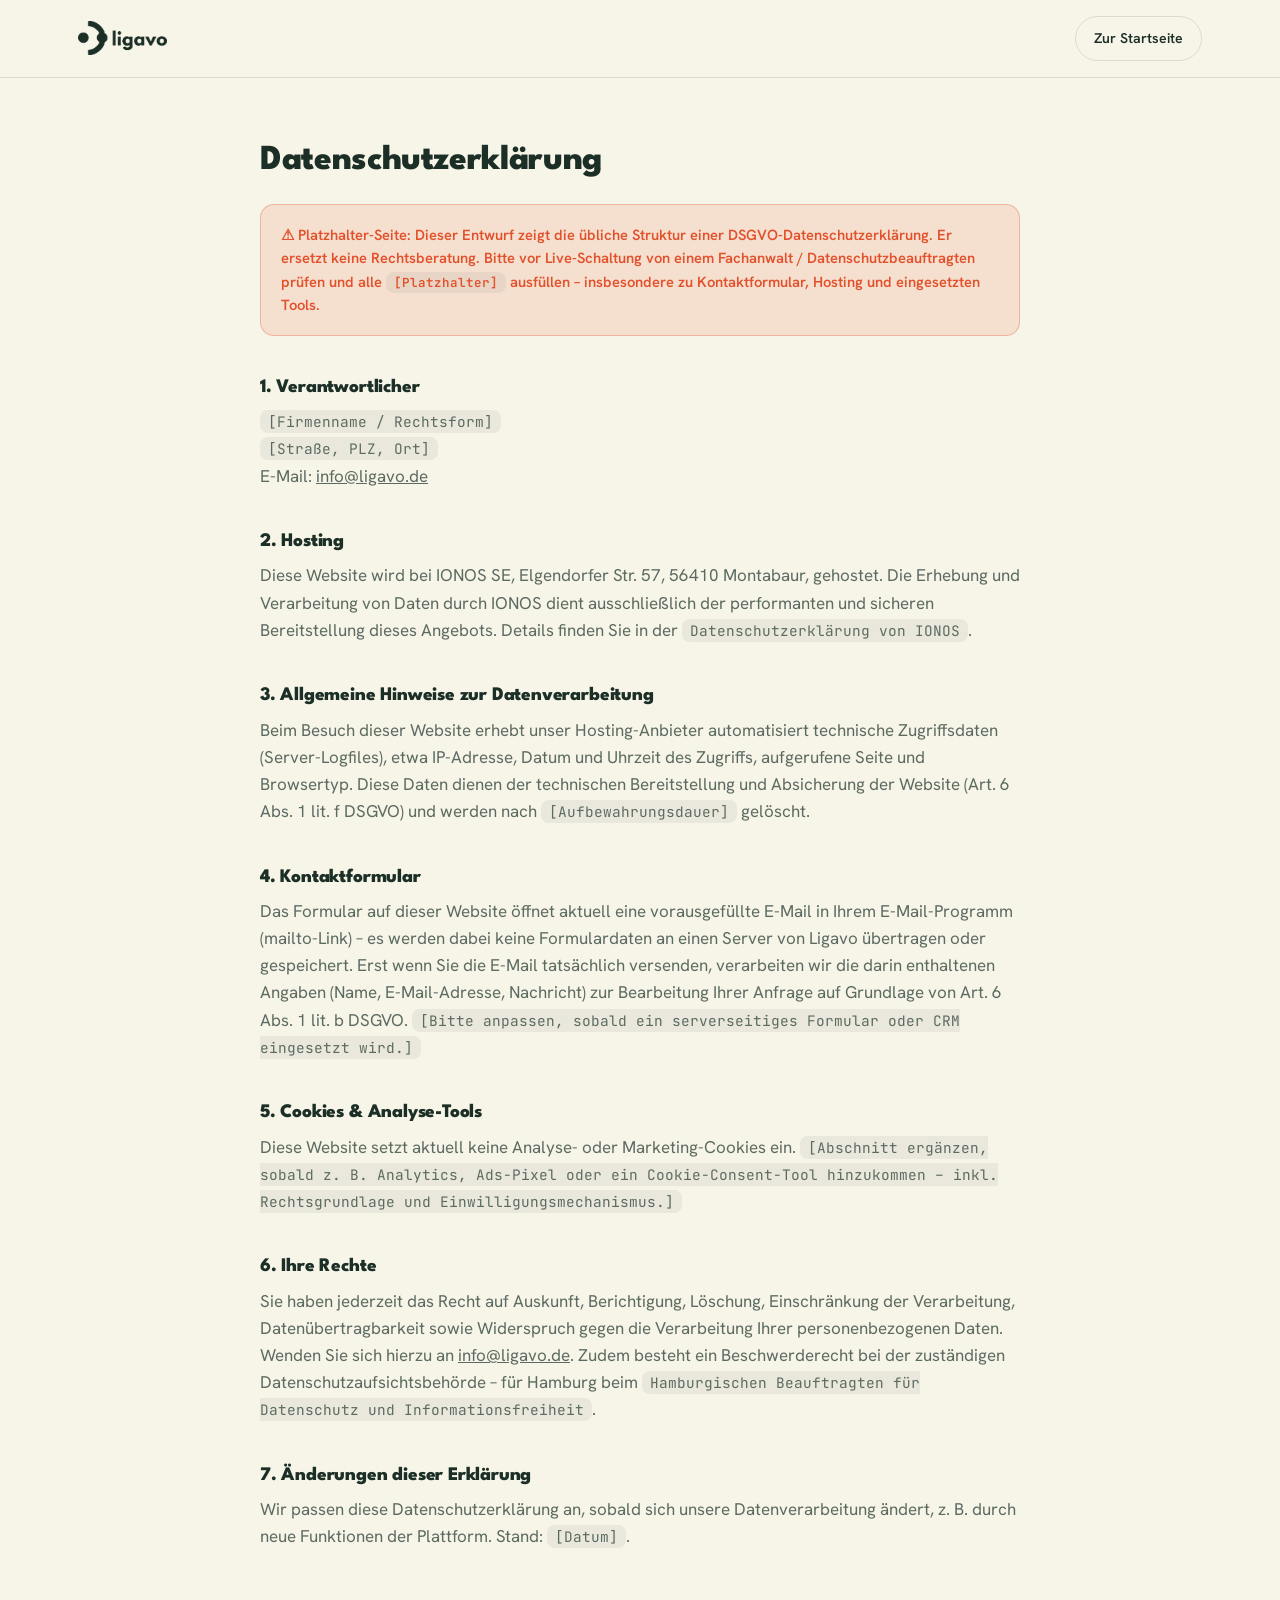
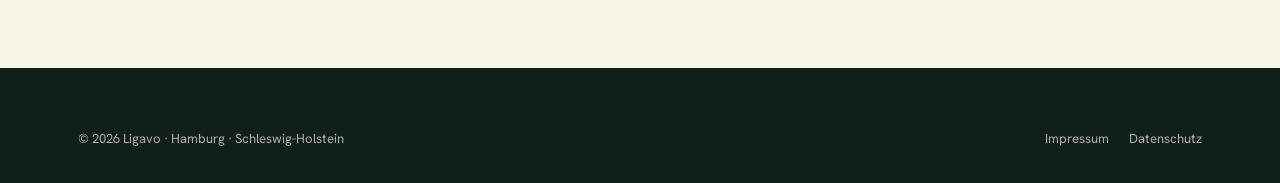
==== commit 0ab5b50a: "Add explainer video, team section with roles, mailto fallback in form" ====
--- a/datenschutz.html
+++ b/datenschutz.html
@@ -4,7 +4,9 @@
 <meta charset="UTF-8">
 <meta name="viewport" content="width=device-width, initial-scale=1">
 <title>Datenschutzerklärung – Ligavo</title>
-<link rel="icon" type="image/png" sizes="32x32" href="assets/favicon-32.png">
+<link rel="icon" type="image/png" sizes="32x32" href="assets/favicon-32.png?v=3">
+<link rel="icon" type="image/png" sizes="16x16" href="assets/favicon-16.png?v=3">
+<link rel="apple-touch-icon" href="assets/apple-touch-icon.png?v=3">
 <link href="https://fonts.googleapis.com/css2?family=League+Spartan:wght@500;700;800;900&family=Hanken+Grotesk:wght@400;500;600;700&family=JetBrains+Mono:wght@500;600&display=swap" rel="stylesheet">
 <link rel="stylesheet" href="styles.css">
 <style>
--- a/styles.css
+++ b/styles.css
@@ -361,6 +361,7 @@
 .role-toggle input:checked + label{background:var(--green-900);color:var(--cream);border-color:var(--green-900);}
 .signup-form .btn{width:100%;margin-top:6px;}
 .form-note{font-size:.78rem;color:var(--ink-muted);margin-top:14px;text-align:center;}
+.form-note a{color:var(--ink);font-weight:600;text-decoration:underline;}
 .form-success{
   display:none;background:var(--terracotta-soft);color:var(--terracotta);
   border-radius:var(--radius-sm);padding:12px 14px;font-size:.88rem;margin-bottom:14px;font-weight:600;
@@ -428,6 +429,7 @@
   .hero-ctas .btn{width:100%;}
   .hero-stats{gap:22px;}
   .photo-grid{grid-template-columns:1fr 1fr;gap:12px;}
+  .team-grid{grid-template-columns:1fr;}
   .demo-section{padding:90px 0;}
   .hero-visual{height:460px;}
   .hv-main{width:calc(100% - 16px);}
@@ -510,6 +512,38 @@
 }
 .photo-credits{font-size:.74rem;color:var(--ink-muted);margin-top:20px;text-align:center;}
 
+/* ==========================================================================
+   Explainer video
+   ========================================================================== */
+.video-wrap{
+  max-width:880px;margin:56px auto 0;border-radius:var(--radius-lg);overflow:hidden;
+  box-shadow:var(--shadow-lg);border:1px solid var(--border);background:var(--green-950);
+}
+.video-wrap video{display:block;width:100%;height:auto;aspect-ratio:16/9;background:var(--green-950);}
+
+/* ==========================================================================
+   Team
+   ========================================================================== */
+.team-grid{display:grid;grid-template-columns:repeat(3,1fr);gap:24px;margin-top:48px;}
+.team-card{
+  background:var(--cream-card);border:1px solid var(--border);border-radius:var(--radius-lg);
+  padding:20px 20px 26px;text-align:center;
+  transition:transform .2s ease, box-shadow .2s ease;
+}
+.team-card:hover{transform:translateY(-3px);box-shadow:var(--shadow-md);}
+.team-card img{
+  width:100%;aspect-ratio:4/5;object-fit:cover;border-radius:var(--radius-md);margin-bottom:18px;
+}
+.team-card h4{font-size:1.1rem;margin-bottom:4px;}
+.team-card .team-role{
+  display:block;font-family:var(--font-mono);font-size:.76rem;letter-spacing:.04em;
+  color:var(--terracotta);margin-bottom:10px;
+}
+.team-card a{
+  font-size:.88rem;color:var(--ink-muted);text-decoration:none;
+}
+.team-card a:hover{color:var(--ink);text-decoration:underline;}
+
 .demo-msg{display:flex;max-width:82%;animation:demoIn .35s ease both;}
 .demo-msg.bot{align-self:flex-start;}
 .demo-msg.user{align-self:flex-end;}
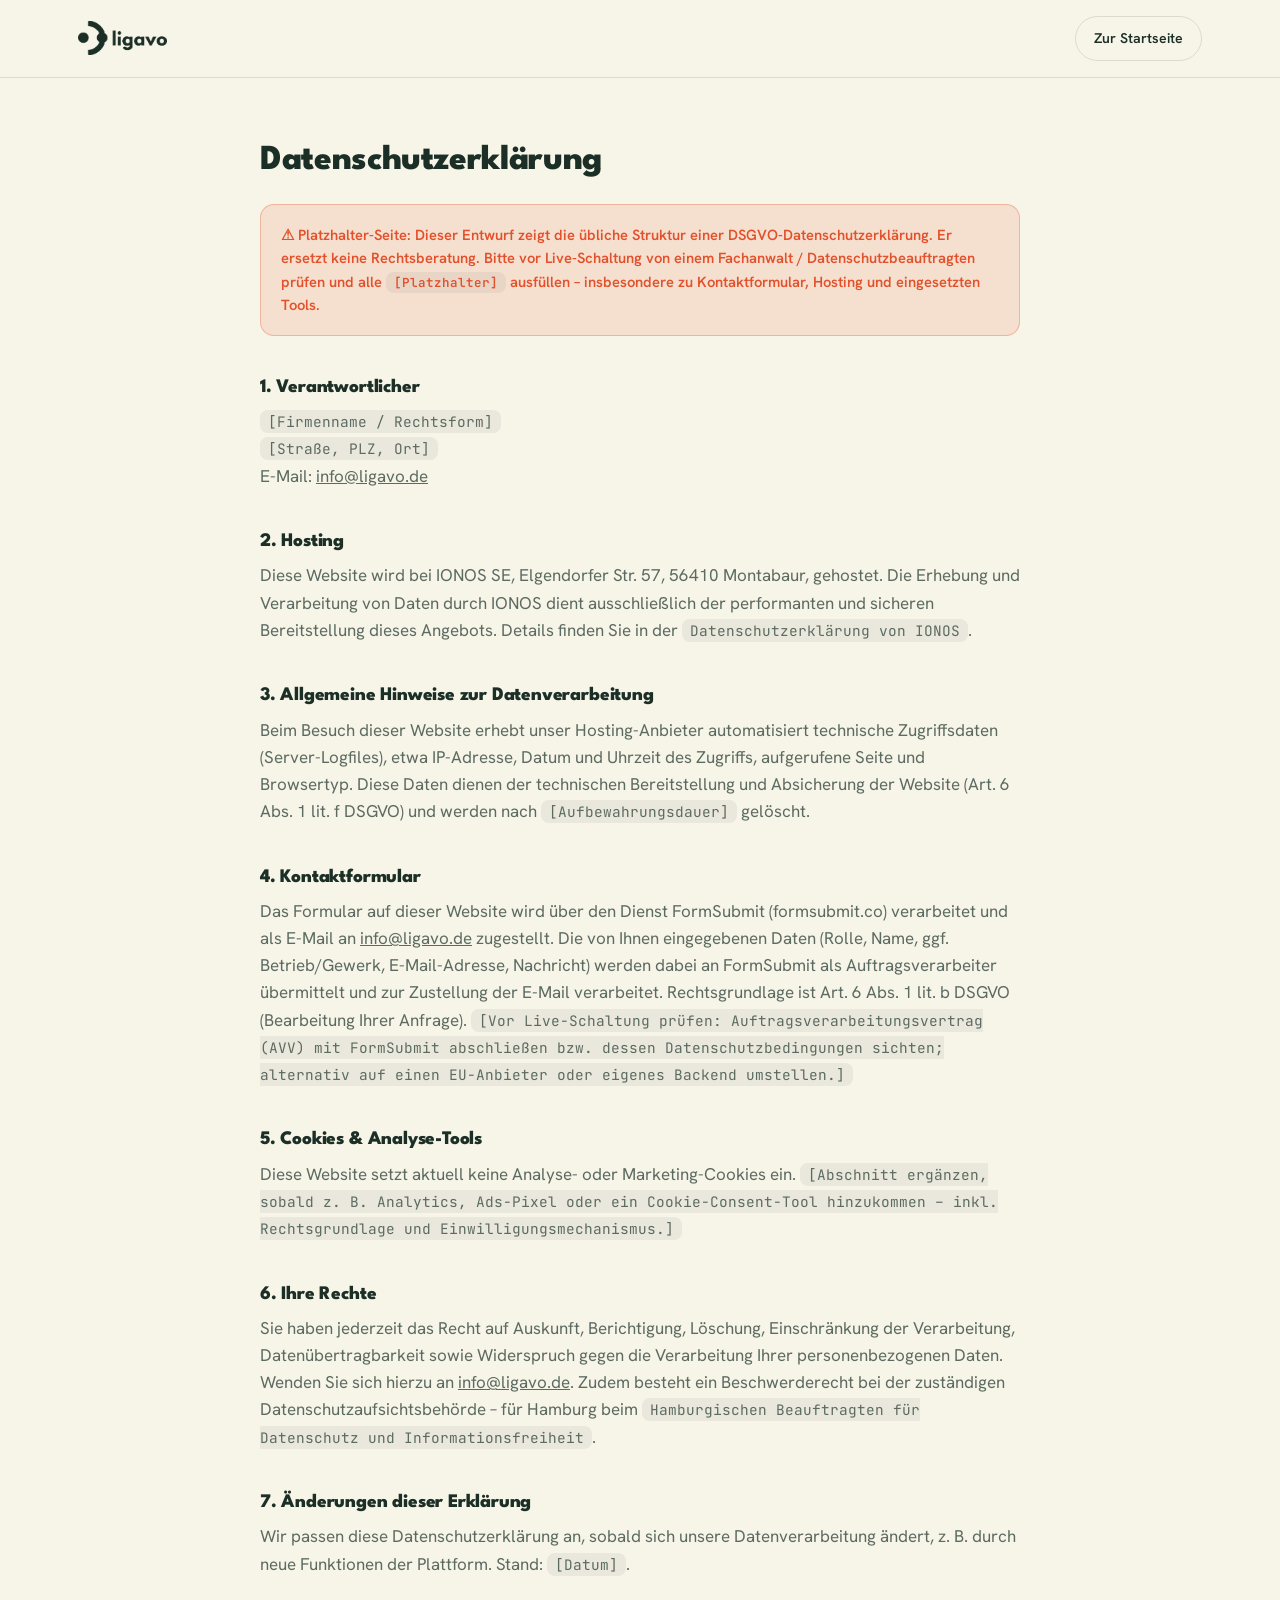
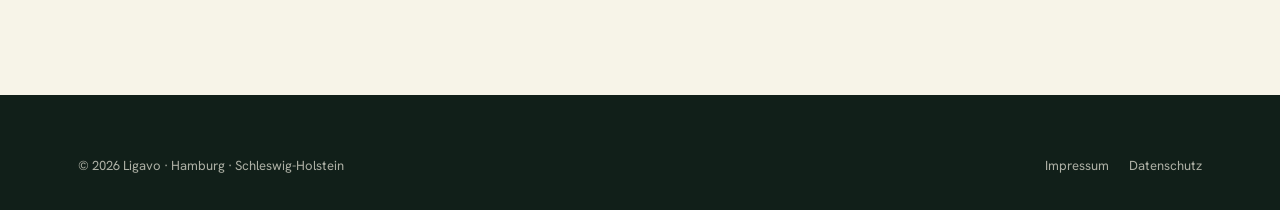
==== commit 30101340: "Wire signup form to FormSubmit for real delivery to info@ligavo.de" ====
--- a/datenschutz.html
+++ b/datenschutz.html
@@ -52,7 +52,7 @@
   <p>Beim Besuch dieser Website erhebt unser Hosting-Anbieter automatisiert technische Zugriffsdaten (Server-Logfiles), etwa IP-Adresse, Datum und Uhrzeit des Zugriffs, aufgerufene Seite und Browsertyp. Diese Daten dienen der technischen Bereitstellung und Absicherung der Website (Art. 6 Abs. 1 lit. f DSGVO) und werden nach <span class="placeholder">[Aufbewahrungsdauer]</span> gelöscht.</p>
 
   <h2>4. Kontaktformular</h2>
-  <p>Das Formular auf dieser Website öffnet aktuell eine vorausgefüllte E-Mail in Ihrem E-Mail-Programm (mailto-Link) – es werden dabei keine Formulardaten an einen Server von Ligavo übertragen oder gespeichert. Erst wenn Sie die E-Mail tatsächlich versenden, verarbeiten wir die darin enthaltenen Angaben (Name, E-Mail-Adresse, Nachricht) zur Bearbeitung Ihrer Anfrage auf Grundlage von Art. 6 Abs. 1 lit. b DSGVO. <span class="placeholder">[Bitte anpassen, sobald ein serverseitiges Formular oder CRM eingesetzt wird.]</span></p>
+  <p>Das Formular auf dieser Website wird über den Dienst FormSubmit (formsubmit.co) verarbeitet und als E-Mail an <a href="mailto:info@ligavo.de">info@ligavo.de</a> zugestellt. Die von Ihnen eingegebenen Daten (Rolle, Name, ggf. Betrieb/Gewerk, E-Mail-Adresse, Nachricht) werden dabei an FormSubmit als Auftragsverarbeiter übermittelt und zur Zustellung der E-Mail verarbeitet. Rechtsgrundlage ist Art. 6 Abs. 1 lit. b DSGVO (Bearbeitung Ihrer Anfrage). <span class="placeholder">[Vor Live-Schaltung prüfen: Auftragsverarbeitungsvertrag (AVV) mit FormSubmit abschließen bzw. dessen Datenschutzbedingungen sichten; alternativ auf einen EU-Anbieter oder eigenes Backend umstellen.]</span></p>
 
   <h2>5. Cookies &amp; Analyse-Tools</h2>
   <p>Diese Website setzt aktuell keine Analyse- oder Marketing-Cookies ein. <span class="placeholder">[Abschnitt ergänzen, sobald z. B. Analytics, Ads-Pixel oder ein Cookie-Consent-Tool hinzukommen – inkl. Rechtsgrundlage und Einwilligungsmechanismus.]</span></p>
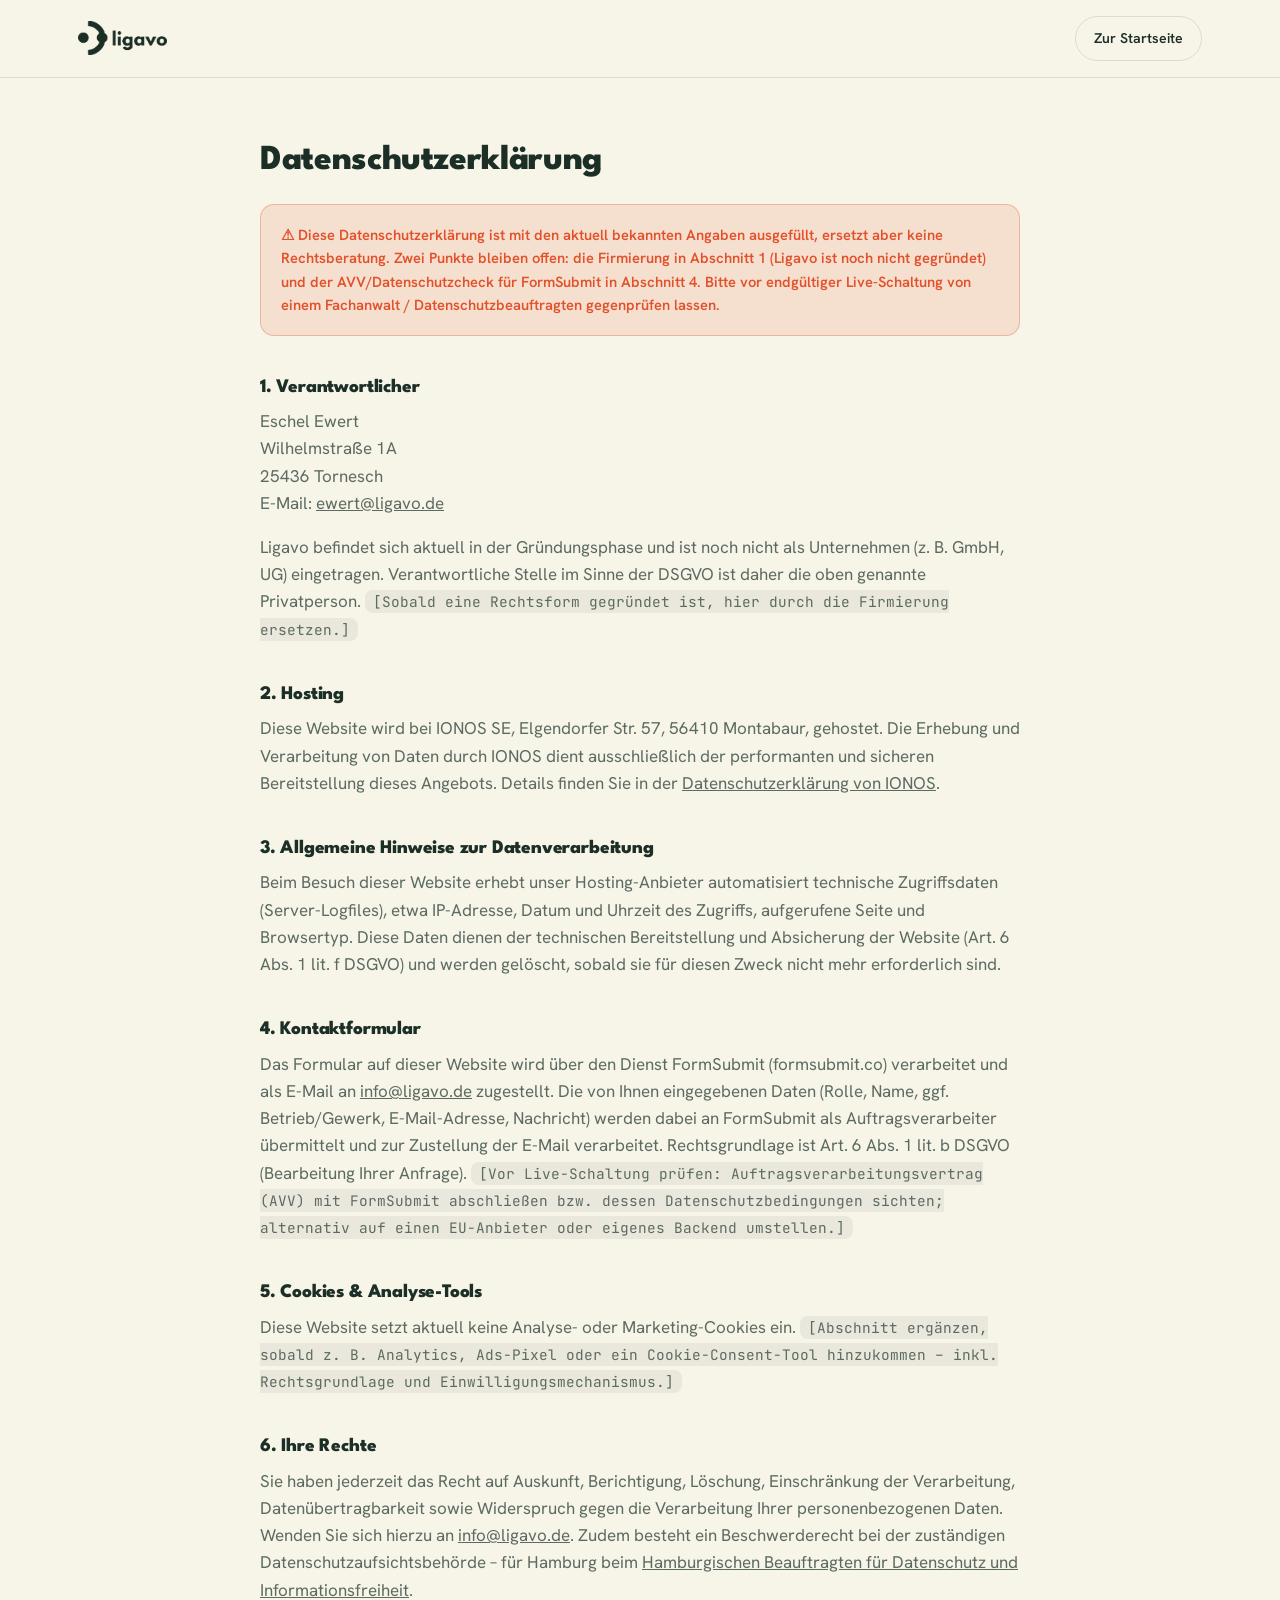
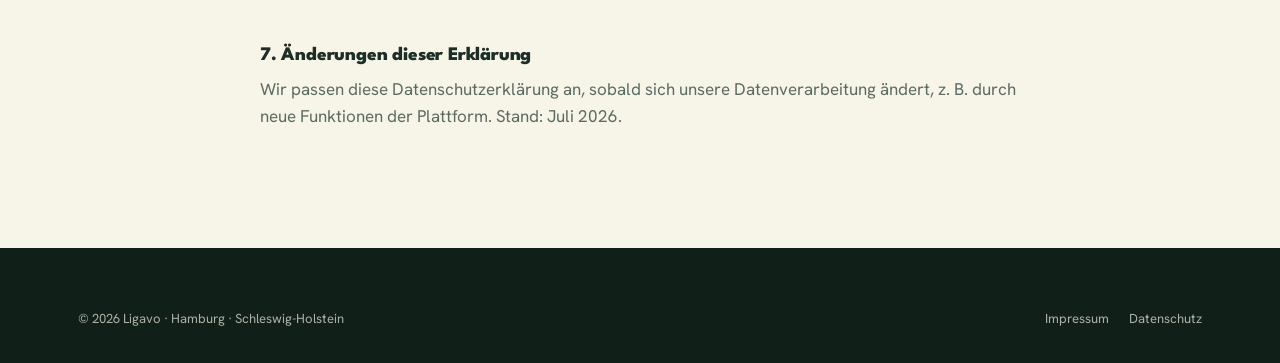
==== commit 451a6699: "Fill in Datenschutzerklärung with known details (no Rechtsform yet, pre-founding)" ====
--- a/datenschutz.html
+++ b/datenschutz.html
@@ -35,21 +35,23 @@
 <div class="container legal">
   <h1>Datenschutzerklärung</h1>
   <div class="todo">
-    ⚠ Platzhalter-Seite: Dieser Entwurf zeigt die übliche Struktur einer DSGVO-Datenschutzerklärung. Er ersetzt keine Rechtsberatung. Bitte vor Live-Schaltung von einem Fachanwalt / Datenschutzbeauftragten prüfen und alle <span class="placeholder">[Platzhalter]</span> ausfüllen – insbesondere zu Kontaktformular, Hosting und eingesetzten Tools.
+    ⚠ Diese Datenschutzerklärung ist mit den aktuell bekannten Angaben ausgefüllt, ersetzt aber keine Rechtsberatung. Zwei Punkte bleiben offen: die Firmierung in Abschnitt 1 (Ligavo ist noch nicht gegründet) und der AVV/Datenschutzcheck für FormSubmit in Abschnitt 4. Bitte vor endgültiger Live-Schaltung von einem Fachanwalt / Datenschutzbeauftragten gegenprüfen lassen.
   </div>
 
   <h2>1. Verantwortlicher</h2>
   <p>
-    <span class="placeholder">[Firmenname / Rechtsform]</span><br>
-    <span class="placeholder">[Straße, PLZ, Ort]</span><br>
-    E-Mail: <a href="mailto:info@ligavo.de">info@ligavo.de</a>
+    Eschel Ewert<br>
+    Wilhelmstraße 1A<br>
+    25436 Tornesch<br>
+    E-Mail: <a href="mailto:ewert@ligavo.de">ewert@ligavo.de</a>
   </p>
+  <p>Ligavo befindet sich aktuell in der Gründungsphase und ist noch nicht als Unternehmen (z. B. GmbH, UG) eingetragen. Verantwortliche Stelle im Sinne der DSGVO ist daher die oben genannte Privatperson. <span class="placeholder">[Sobald eine Rechtsform gegründet ist, hier durch die Firmierung ersetzen.]</span></p>
 
   <h2>2. Hosting</h2>
-  <p>Diese Website wird bei IONOS SE, Elgendorfer Str. 57, 56410 Montabaur, gehostet. Die Erhebung und Verarbeitung von Daten durch IONOS dient ausschließlich der performanten und sicheren Bereitstellung dieses Angebots. Details finden Sie in der <span class="placeholder">Datenschutzerklärung von IONOS</span>.</p>
+  <p>Diese Website wird bei IONOS SE, Elgendorfer Str. 57, 56410 Montabaur, gehostet. Die Erhebung und Verarbeitung von Daten durch IONOS dient ausschließlich der performanten und sicheren Bereitstellung dieses Angebots. Details finden Sie in der <a href="https://www.ionos.de/datenschutzerklaerung" target="_blank" rel="noopener">Datenschutzerklärung von IONOS</a>.</p>
 
   <h2>3. Allgemeine Hinweise zur Datenverarbeitung</h2>
-  <p>Beim Besuch dieser Website erhebt unser Hosting-Anbieter automatisiert technische Zugriffsdaten (Server-Logfiles), etwa IP-Adresse, Datum und Uhrzeit des Zugriffs, aufgerufene Seite und Browsertyp. Diese Daten dienen der technischen Bereitstellung und Absicherung der Website (Art. 6 Abs. 1 lit. f DSGVO) und werden nach <span class="placeholder">[Aufbewahrungsdauer]</span> gelöscht.</p>
+  <p>Beim Besuch dieser Website erhebt unser Hosting-Anbieter automatisiert technische Zugriffsdaten (Server-Logfiles), etwa IP-Adresse, Datum und Uhrzeit des Zugriffs, aufgerufene Seite und Browsertyp. Diese Daten dienen der technischen Bereitstellung und Absicherung der Website (Art. 6 Abs. 1 lit. f DSGVO) und werden gelöscht, sobald sie für diesen Zweck nicht mehr erforderlich sind.</p>
 
   <h2>4. Kontaktformular</h2>
   <p>Das Formular auf dieser Website wird über den Dienst FormSubmit (formsubmit.co) verarbeitet und als E-Mail an <a href="mailto:info@ligavo.de">info@ligavo.de</a> zugestellt. Die von Ihnen eingegebenen Daten (Rolle, Name, ggf. Betrieb/Gewerk, E-Mail-Adresse, Nachricht) werden dabei an FormSubmit als Auftragsverarbeiter übermittelt und zur Zustellung der E-Mail verarbeitet. Rechtsgrundlage ist Art. 6 Abs. 1 lit. b DSGVO (Bearbeitung Ihrer Anfrage). <span class="placeholder">[Vor Live-Schaltung prüfen: Auftragsverarbeitungsvertrag (AVV) mit FormSubmit abschließen bzw. dessen Datenschutzbedingungen sichten; alternativ auf einen EU-Anbieter oder eigenes Backend umstellen.]</span></p>
@@ -58,10 +60,10 @@
   <p>Diese Website setzt aktuell keine Analyse- oder Marketing-Cookies ein. <span class="placeholder">[Abschnitt ergänzen, sobald z. B. Analytics, Ads-Pixel oder ein Cookie-Consent-Tool hinzukommen – inkl. Rechtsgrundlage und Einwilligungsmechanismus.]</span></p>
 
   <h2>6. Ihre Rechte</h2>
-  <p>Sie haben jederzeit das Recht auf Auskunft, Berichtigung, Löschung, Einschränkung der Verarbeitung, Datenübertragbarkeit sowie Widerspruch gegen die Verarbeitung Ihrer personenbezogenen Daten. Wenden Sie sich hierzu an <a href="mailto:info@ligavo.de">info@ligavo.de</a>. Zudem besteht ein Beschwerderecht bei der zuständigen Datenschutzaufsichtsbehörde – für Hamburg beim <span class="placeholder">Hamburgischen Beauftragten für Datenschutz und Informationsfreiheit</span>.</p>
+  <p>Sie haben jederzeit das Recht auf Auskunft, Berichtigung, Löschung, Einschränkung der Verarbeitung, Datenübertragbarkeit sowie Widerspruch gegen die Verarbeitung Ihrer personenbezogenen Daten. Wenden Sie sich hierzu an <a href="mailto:info@ligavo.de">info@ligavo.de</a>. Zudem besteht ein Beschwerderecht bei der zuständigen Datenschutzaufsichtsbehörde – für Hamburg beim <a href="https://datenschutz-hamburg.de" target="_blank" rel="noopener">Hamburgischen Beauftragten für Datenschutz und Informationsfreiheit</a>.</p>
 
   <h2>7. Änderungen dieser Erklärung</h2>
-  <p>Wir passen diese Datenschutzerklärung an, sobald sich unsere Datenverarbeitung ändert, z. B. durch neue Funktionen der Plattform. Stand: <span class="placeholder">[Datum]</span>.</p>
+  <p>Wir passen diese Datenschutzerklärung an, sobald sich unsere Datenverarbeitung ändert, z. B. durch neue Funktionen der Plattform. Stand: Juli 2026.</p>
 </div>
 
 <footer style="padding:34px 0;">
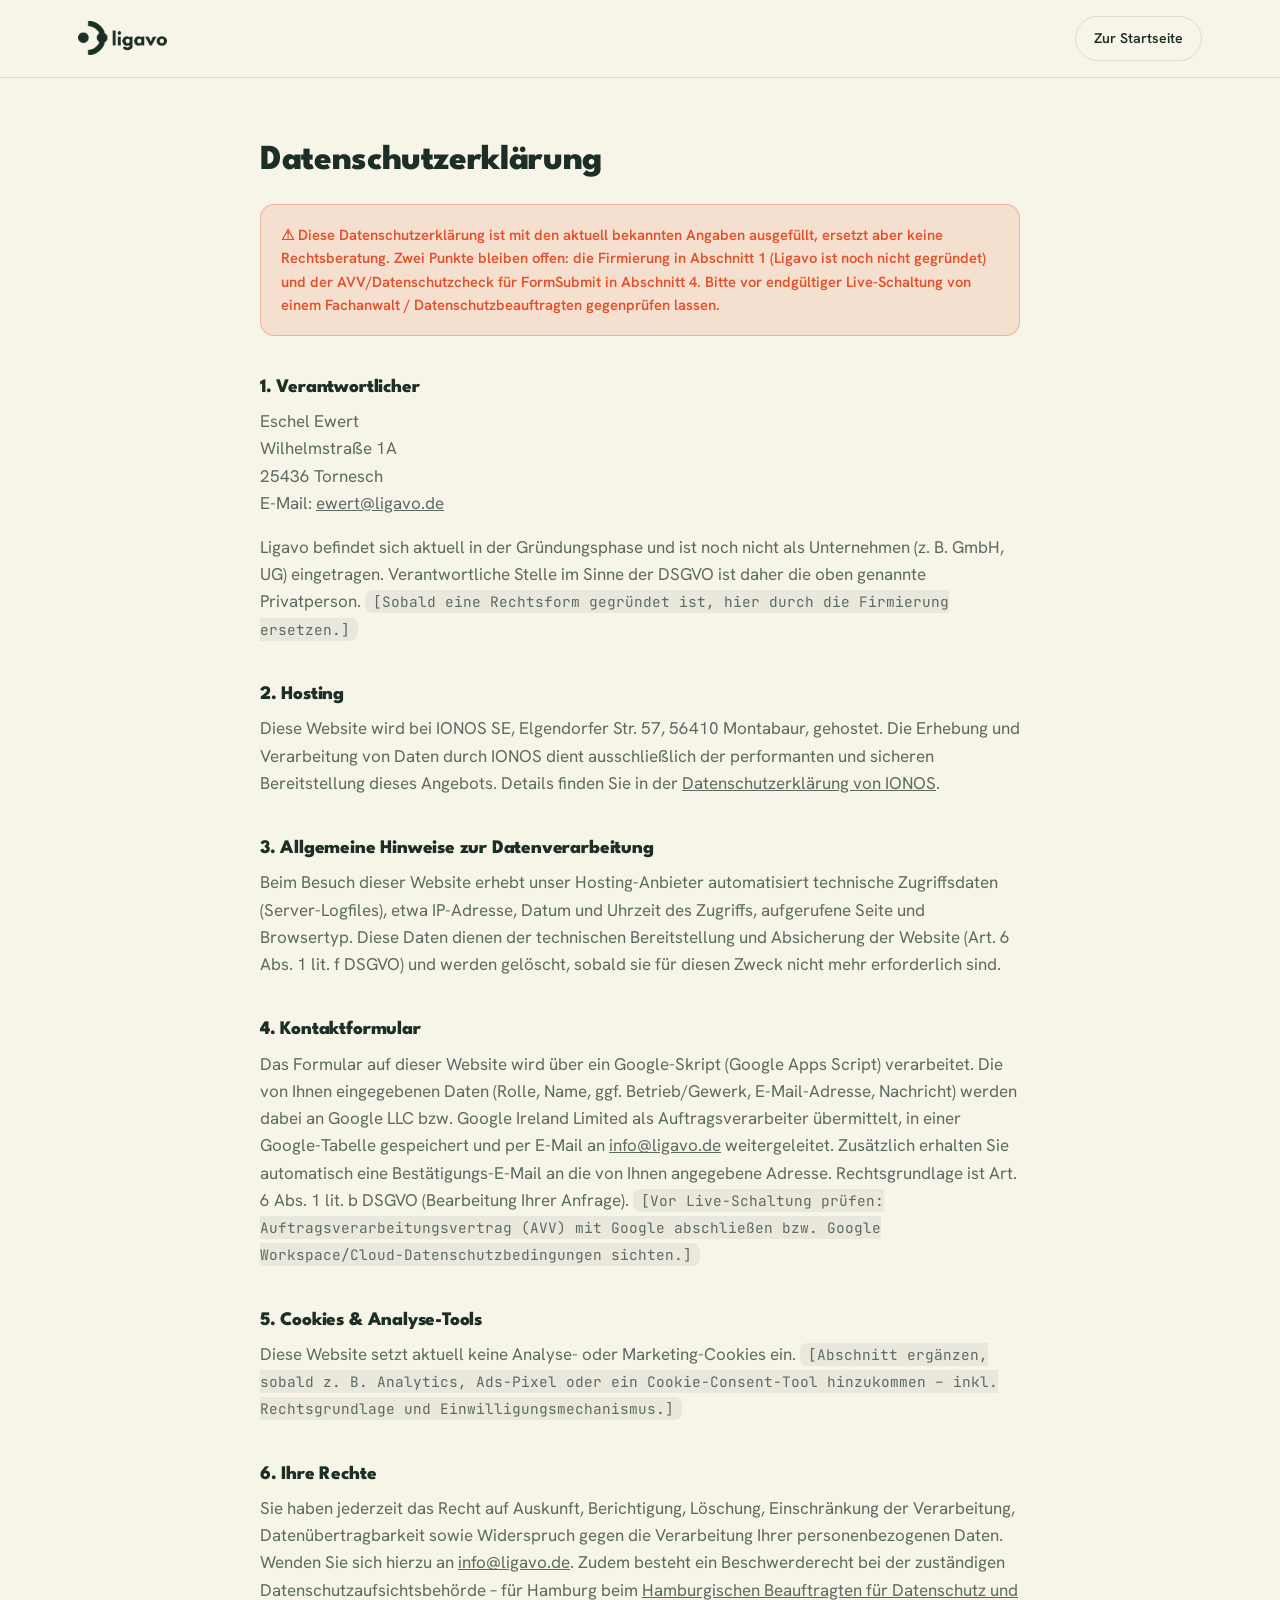
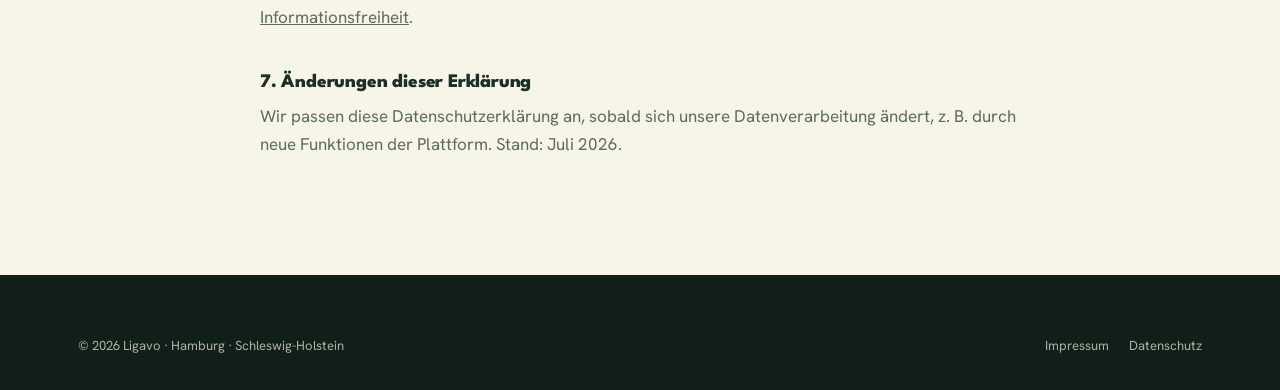
==== commit e778a489: "Drop unreliable FormSubmit, consolidate email+sheet logging into Apps Script" ====
--- a/datenschutz.html
+++ b/datenschutz.html
@@ -54,7 +54,7 @@
   <p>Beim Besuch dieser Website erhebt unser Hosting-Anbieter automatisiert technische Zugriffsdaten (Server-Logfiles), etwa IP-Adresse, Datum und Uhrzeit des Zugriffs, aufgerufene Seite und Browsertyp. Diese Daten dienen der technischen Bereitstellung und Absicherung der Website (Art. 6 Abs. 1 lit. f DSGVO) und werden gelöscht, sobald sie für diesen Zweck nicht mehr erforderlich sind.</p>
 
   <h2>4. Kontaktformular</h2>
-  <p>Das Formular auf dieser Website wird über den Dienst FormSubmit (formsubmit.co) verarbeitet und als E-Mail an <a href="mailto:info@ligavo.de">info@ligavo.de</a> zugestellt. Die von Ihnen eingegebenen Daten (Rolle, Name, ggf. Betrieb/Gewerk, E-Mail-Adresse, Nachricht) werden dabei an FormSubmit als Auftragsverarbeiter übermittelt und zur Zustellung der E-Mail verarbeitet. Rechtsgrundlage ist Art. 6 Abs. 1 lit. b DSGVO (Bearbeitung Ihrer Anfrage). <span class="placeholder">[Vor Live-Schaltung prüfen: Auftragsverarbeitungsvertrag (AVV) mit FormSubmit abschließen bzw. dessen Datenschutzbedingungen sichten; alternativ auf einen EU-Anbieter oder eigenes Backend umstellen.]</span></p>
+  <p>Das Formular auf dieser Website wird über ein Google-Skript (Google Apps Script) verarbeitet. Die von Ihnen eingegebenen Daten (Rolle, Name, ggf. Betrieb/Gewerk, E-Mail-Adresse, Nachricht) werden dabei an Google LLC bzw. Google Ireland Limited als Auftragsverarbeiter übermittelt, in einer Google-Tabelle gespeichert und per E-Mail an <a href="mailto:info@ligavo.de">info@ligavo.de</a> weitergeleitet. Zusätzlich erhalten Sie automatisch eine Bestätigungs-E-Mail an die von Ihnen angegebene Adresse. Rechtsgrundlage ist Art. 6 Abs. 1 lit. b DSGVO (Bearbeitung Ihrer Anfrage). <span class="placeholder">[Vor Live-Schaltung prüfen: Auftragsverarbeitungsvertrag (AVV) mit Google abschließen bzw. Google Workspace/Cloud-Datenschutzbedingungen sichten.]</span></p>
 
   <h2>5. Cookies &amp; Analyse-Tools</h2>
   <p>Diese Website setzt aktuell keine Analyse- oder Marketing-Cookies ein. <span class="placeholder">[Abschnitt ergänzen, sobald z. B. Analytics, Ads-Pixel oder ein Cookie-Consent-Tool hinzukommen – inkl. Rechtsgrundlage und Einwilligungsmechanismus.]</span></p>
--- a/styles.css
+++ b/styles.css
@@ -362,6 +362,15 @@
 .signup-form .btn{width:100%;margin-top:6px;}
 .form-note{font-size:.78rem;color:var(--ink-muted);margin-top:14px;text-align:center;}
 .form-note a{color:var(--ink);font-weight:600;text-decoration:underline;}
+
+.sent-banner{
+  position:fixed;top:16px;left:50%;transform:translateX(-50%) translateY(-16px);
+  background:var(--green-900);color:var(--cream);padding:14px 24px;border-radius:999px;
+  font-size:.92rem;font-weight:600;box-shadow:var(--shadow-lg);z-index:999;
+  opacity:0;transition:opacity .3s ease, transform .3s ease;
+}
+.sent-banner.show{opacity:1;transform:translateX(-50%) translateY(0);}
+.sent-banner span{color:var(--yellow);}
 .form-success{
   display:none;background:var(--terracotta-soft);color:var(--terracotta);
   border-radius:var(--radius-sm);padding:12px 14px;font-size:.88rem;margin-bottom:14px;font-weight:600;
